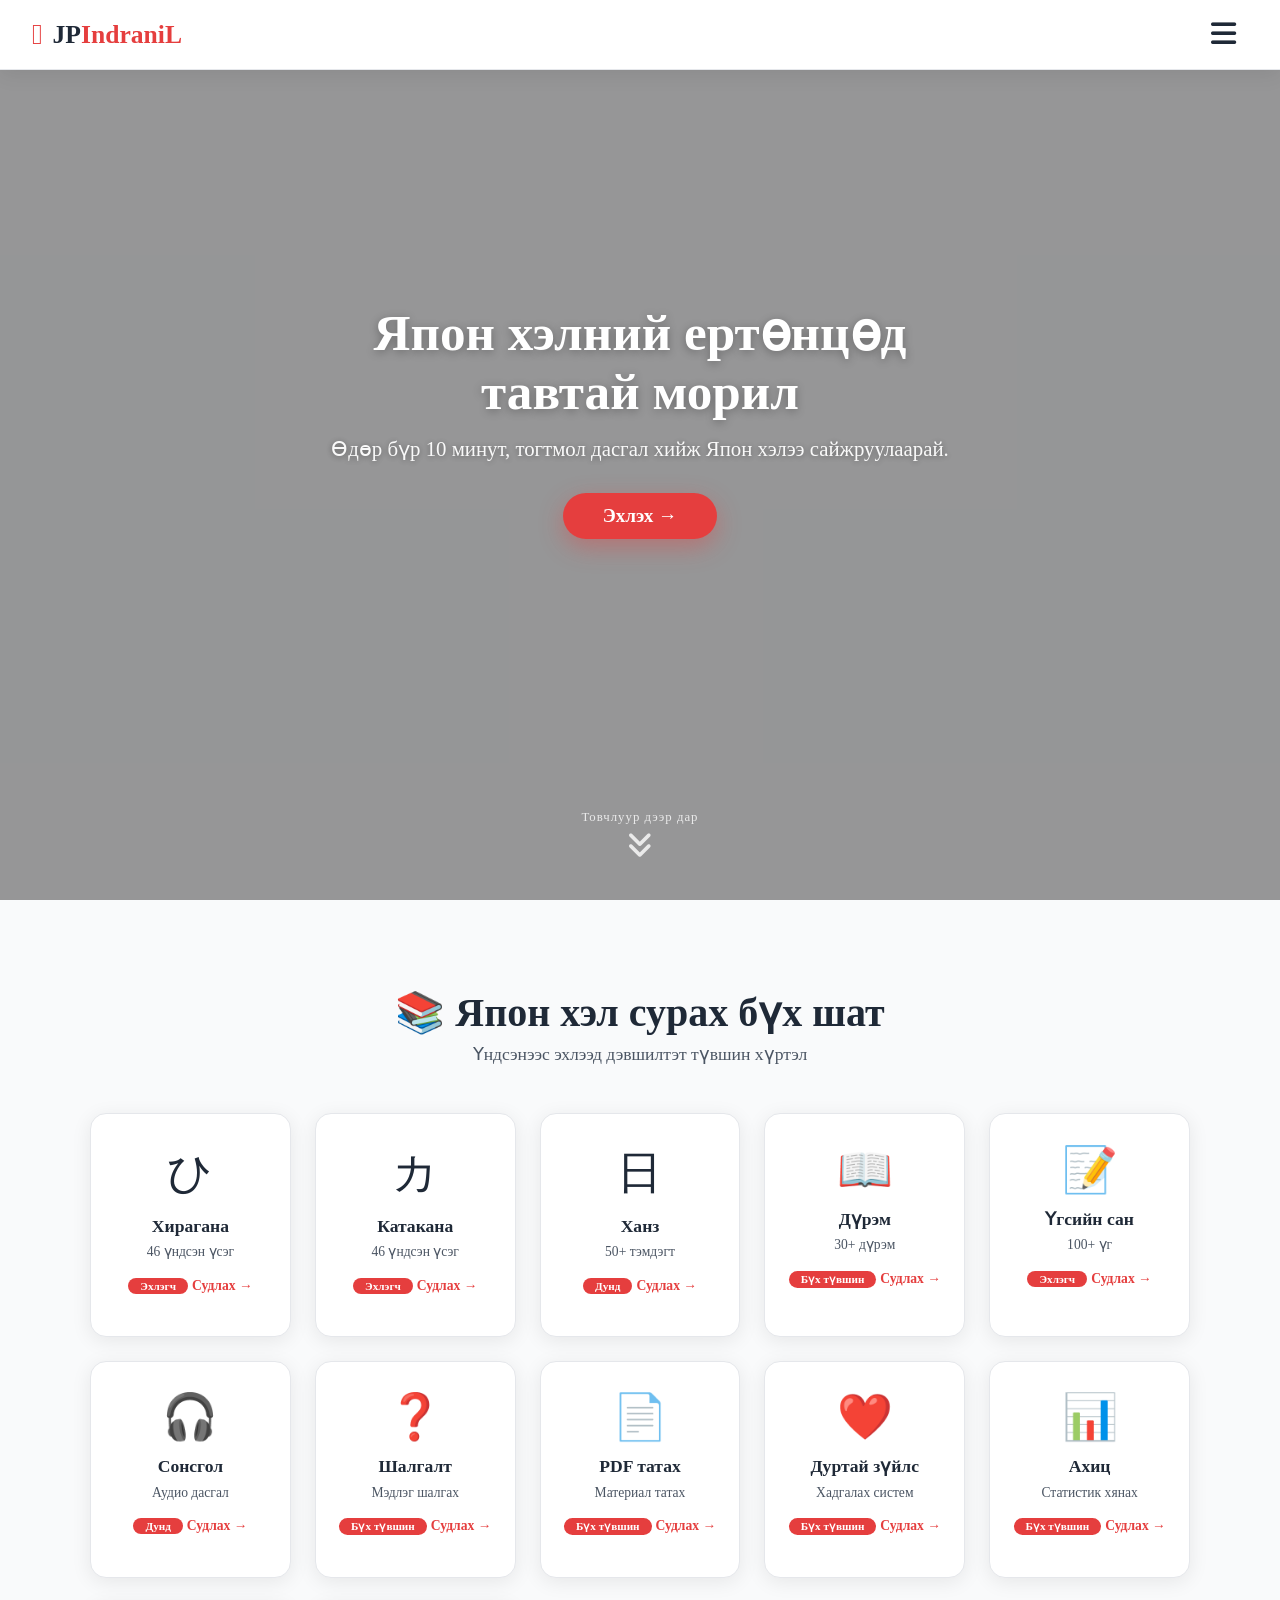
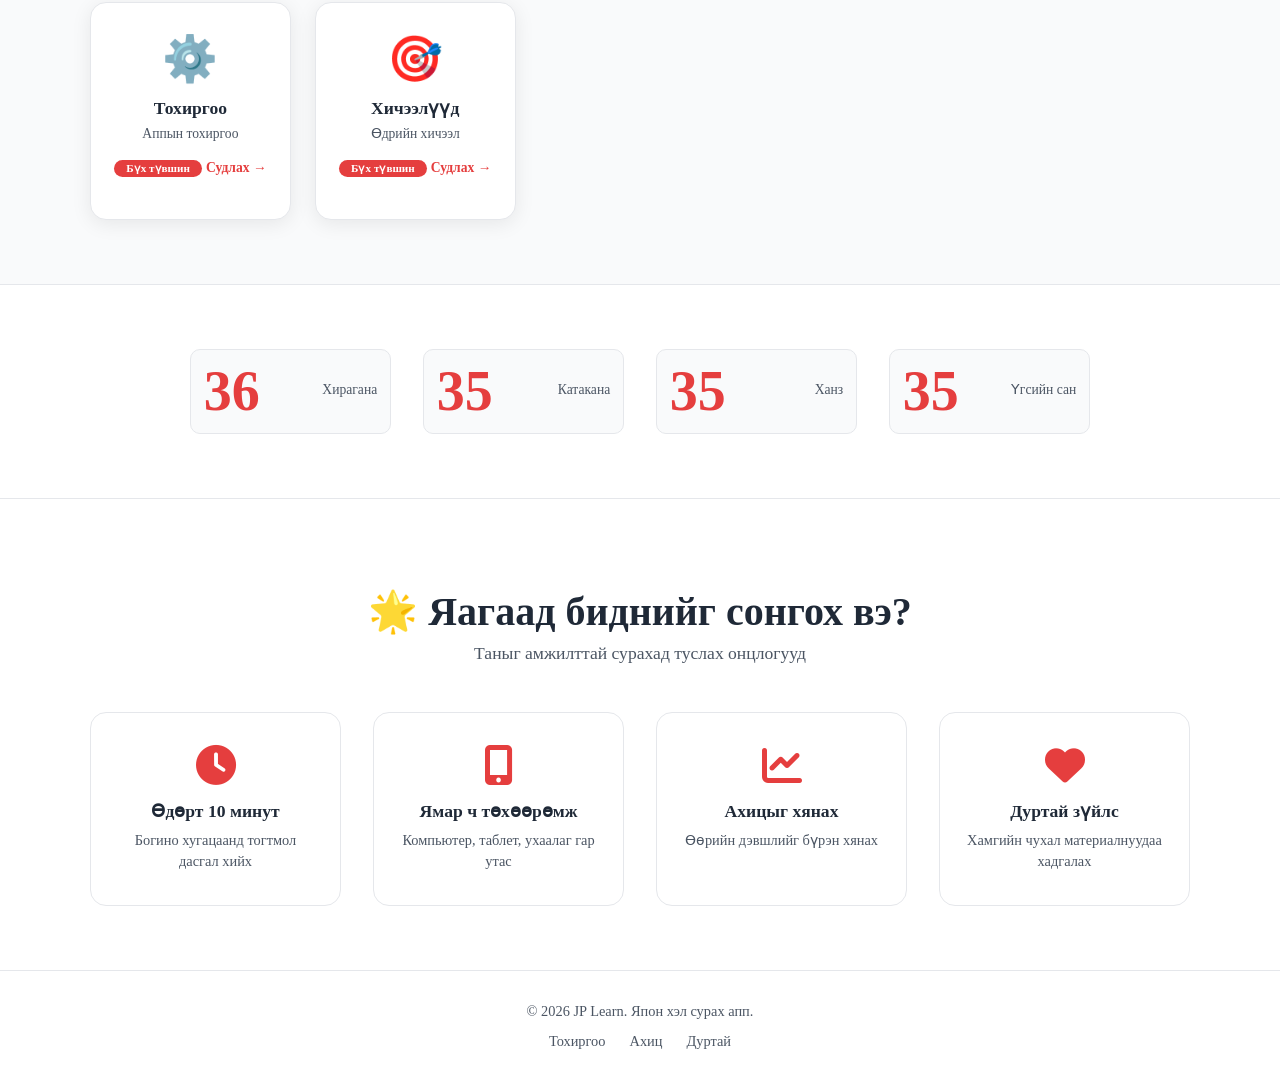
==== index.html @ 776a4b25 "origin" ====
<!DOCTYPE html>
<html lang="mn" data-theme="light">
<head>
    <meta charset="UTF-8">
    <meta name="viewport" content="width=device-width, initial-scale=1.0">
    <title>Япон хэл сурах апп</title>
    <link rel="stylesheet" href="../style.css">
    <link rel="stylesheet" href="../mobile.css" media="screen and (max-width: 768px)">
    <link rel="stylesheet" href="https://cdnjs.cloudflare.com/ajax/libs/font-awesome/6.0.0-beta3/css/all.min.css">
    <link rel="preconnect" href="https://fonts.googleapis.com">
    <link rel="preconnect" href="https://fonts.gstatic.com" crossorigin>
    <link href="https://fonts.googleapis.com/css2?family=Roboto:ital,wght@0,100..900;1,100..900&display=swap" rel="stylesheet">
    <link rel="stylesheet" href="https://fonts.googleapis.com/css2?family=Material+Symbols+Outlined:opsz,wght,FILL,GRAD@20..48,100..700,0..1,-50..200&icon_names=keyboard_double_arrow_down" />
</head>
<body>
    <!-- ============ 
    NAVBAR 
    ============== -->
    <nav class="navbar">
        <div class="nav-logo">
    <i class="#fas fa-language"></i> 
            <span>JP<span class="logo-highlight">IndraniL</span></span>
        </div>
        <button class="hamburger" id="hamburgerBtn" aria-label="Меню нээх">
            <i class="fas fa-bars"></i>
        </button>
    </nav>

    <!-- ============= 
           МЕНЮ 
    ============== -->
    <div class="menu-overlay" id="menuOverlay">
<div class="menu-container">
<button class="menu-close-btn" id="menuCloseBtn" aria-label="Меню хаах">
                <i class="fas fa-times"></i>
</button>
<div class="menu-controls">
                <div class="control-group">
              <!--      <span class="control-label"><i class="fas fa-palette"></i> Сэдэв</span>-->
                    <button class="theme-toggle" id="themeToggle">
                        <i class="fas fa-moon"></i>
                        <span id="themeText"></span>
                    </button>
               </div>
                <div class="control-group">
                    <span class="control-label"><i class="fas fa-globe"></i> </span>
                    <div class="lang-dropdown" id="langDropdown">
                        <button class="lang-dropdown-toggle" id="langToggle">
                            <span id="currentLangLabel">MN</span>
                            <i class="fas fa-chevron-down"></i>
         </button>
   
   <!-- хэл солих хэсэг -->
        <div class="lang-dropdown-menu" id="langMenu">
            <button class="lang-option active" data-lang="mn">
         <span class="lang-option-code">MN</span>
                                <span class="lang-option-name">Монгол</span>
                            </button>
                            <button class="lang-option" data-lang="en">
                                <span class="lang-option-code">EN</span>
                                <span class="lang-option-name">English</span>
                            </button>
                            <button class="lang-option" data-lang="jp">
                                <span class="lang-option-code">JP</span>
                                <span class="lang-option-name">日本語</span>
                            </button>
                        </div>
                    </div>
                </div>
            </div>
            
    <!-- ===============
       Хажуугийн меню 
    ================ -->
<div class="menu-links">
<a href="../index.html" class="menu-link active" data-i18n="menu_home"><i class="fas fa-home"></i> Нүүр</a>
<a href="pages/hiragana.html" class="menu-link" data-i18n="menu_hiragana"><i class="fas fa-font"></i> Хирагана</a>
<a href="pages/katakana.html" class="menu-link" data-i18n="menu_katakana"><i class="fas fa-font"></i> Катакана</a>
 <a href="pages/kanji.html" class="menu-link" data-i18n="menu_kanji"><i class="fas fa-icons"></i> Ханз</a> 
<a href="pages/grammar.html" class="menu-link" data-i18n="menu_grammar"><i class="fas fa-book-open"></i> Дүрэм</a>
<a href="pages/vocabulary.html" class="menu-link" data-i18n="menu_vocabulary"><i class="fas fa-list-ul"></i> Үгсийн сан</a>
<a href="pages/listening.html" class="menu-link" data-i18n="menu_listening"><i class="fas fa-headphones"></i> Сонсгол</a>
<a href="pages/quiz.html" class="menu-link" data-i18n="menu_quiz"><i class="fas fa-question-circle"></i> Шалгалт</a>
<a href="pages/pdf.html" class="menu-link" data-i18n="menu_pdf"><i class="fas fa-file-pdf"></i> PDF</a>
<a href="pages/favorites.html" class="menu-link" data-i18n="menu_favorites"><i class="fas fa-heart"></i> Дуртай</a>
<a href="pages/progress.html" class="menu-link" data-i18n="menu_progress"><i class="fas fa-chart-line"></i> Ахиц</a>
<a href="pages/settings.html" class="menu-link" data-i18n="menu_settings"><i class="fas fa-cog"></i> Тохиргоо</a>
          </div>
     </div>
</div>

    <!-- ============= 
    HERO ХЭСЭГ showcase
    =============== -->
    <section class="hero" style="background-image: url('img/fon-01.jpg');">
        <div class="hero-content">
            <h1 data-i18n="hero_title">Япон хэлний ертөнцөд тавтай морил</h1>
            <p data-i18n="hero_desc">Өдөр бүр 10 минут, тогтмол дасгал хийж Япон хэлээ сайжруулаарай.</p>
            <a href="pages/hiragana.html" class="btn-primary" data-i18n="hero_btn">Эхлэх</a>
        </div>
        
     
<button class="scroll-indicator" id="scrollIndicator" onclick="scrollToShowcase()" aria-label="Товчлуур дээр дар">
    <span data-i18n="scroll_down">Товчлуур дээр дар</span>
    <i class="fas fa-angle-double-down"></i>
</button>
    </section>

    <!-- ============== 
      Эх бие ХЭСЭГ 
    ================ -->
    <section class="showcase" id="showcase">
        <div class="container">
            <div class="section-header fade-in">
                <h2 data-i18n="showcase_title">📚 Япон хэл сурах бүх шат</h2>
                <p data-i18n="showcase_desc">Үндсэнээс эхлээд дэвшилтэт түвшин хүртэл</p>
            </div>
            <div class="showcase-grid-5">
               
 <!-- 1. Хирагана -->
                <div class="showcase-card fade-in">
                    <div class="showcase-icon">ひ</div>
                    <h3 data-i18n="card_hiragana">Хирагана</h3>
                    <p data-i18n="card_hiragana_desc">46 үндсэн үсэг</p>
                    <span class="showcase-level" data-i18n="card_hiragana_level">Эхлэгч</span>
                    <a href="pages/hiragana.html" class="showcase-link" data-i18n="card_hiragana_link">Судлах →</a>
                </div>
     <!-- 2. Катакана -->
                <div class="showcase-card fade-in">
                    <div class="showcase-icon">カ</div>
                    <h3 data-i18n="card_katakana">Катакана</h3>
                    <p data-i18n="card_katakana_desc">46 үндсэн үсэг</p>
                    <span class="showcase-level" data-i18n="card_katakana_level">Эхлэгч</span>
                    <a href="pages/katakana.html" class="showcase-link" data-i18n="card_katakana_link">Судлах →</a>
                </div>
      <!-- 3. Канжи -->
                <div class="showcase-card fade-in">
                    <div class="showcase-icon">日</div>
                    <h3 data-i18n="card_kanji">Канжи</h3>
                    <p data-i18n="card_kanji_desc">50+ тэмдэгт</p>
                    <span class="showcase-level" data-i18n="card_kanji_level">Дунд</span>
                    <a href="pages/kanji.html" class="showcase-link" data-i18n="card_kanji_link">Судлах →</a>
                </div>
      <!-- 4. Дүрэм -->
                <div class="showcase-card fade-in">
                    <div class="showcase-icon">📖</div>
                    <h3 data-i18n="card_grammar">Дүрэм</h3>
                    <p data-i18n="card_grammar_desc">30+ дүрэм</p>
                    <span class="showcase-level" data-i18n="card_grammar_level">Бүх түвшин</span>
                    <a href="pages/grammar.html" class="showcase-link" data-i18n="card_grammar_link">Судлах →</a>
                </div>
                
    <!-- 5. Үгсийн сан -->
                <div class="showcase-card fade-in">
                    <div class="showcase-icon">📝</div>
                    <h3 data-i18n="card_vocabulary">Үгсийн сан</h3>
                    <p data-i18n="card_vocabulary_desc">100+ үг</p>
                    <span class="showcase-level" data-i18n="card_vocabulary_level">Эхлэгч</span>
                    <a href="pages/vocabulary.html" class="showcase-link" data-i18n="card_vocabulary_link">Судлах →</a>
                </div>
     <!-- 6. Сонсгол -->
                <div class="showcase-card fade-in">
                    <div class="showcase-icon">🎧</div>
                    <h3 data-i18n="card_listening">Сонсгол</h3>
                    <p data-i18n="card_listening_desc">Аудио дасгал</p>
                    <span class="showcase-level" data-i18n="card_listening_level">Дунд</span>
                    <a href="pages/listening.html" class="showcase-link" data-i18n="card_listening_link">Судлах →</a>
                </div>
     <!-- 7. Шалгалт -->
                <div class="showcase-card fade-in">
                    <div class="showcase-icon">❓</div>
                    <h3 data-i18n="card_quiz">Шалгалт</h3>
                    <p data-i18n="card_quiz_desc">Мэдлэг шалгах</p>
                    <span class="showcase-level" data-i18n="card_quiz_level">Бүх түвшин</span>
                    <a href="pages/quiz.html" class="showcase-link" data-i18n="card_quiz_link">Судлах →</a>
                </div>
        <!-- 8. PDF -->
                <div class="showcase-card fade-in">
                    <div class="showcase-icon">📄</div>
                    <h3 data-i18n="card_pdf">PDF татах</h3>
                    <p data-i18n="card_pdf_desc">Материал татах</p>
                    <span class="showcase-level" data-i18n="card_pdf_level">Бүх түвшин</span>
                    <a href="pages/pdf.html" class="showcase-link" data-i18n="card_pdf_link">Судлах →</a>
                </div>
     <!-- 9. Дуртай -->
                <div class="showcase-card fade-in">
                    <div class="showcase-icon">❤️</div>
                    <h3 data-i18n="card_favorites">Дуртай зүйлс</h3>
                    <p data-i18n="card_favorites_desc">Хадгалах систем</p>
                    <span class="showcase-level" data-i18n="card_favorites_level">Бүх түвшин</span>
                    <a href="pages/favorites.html" class="showcase-link" data-i18n="card_favorites_link">Судлах →</a>
                </div>
       <!-- 10. Ахиц -->
                <div class="showcase-card fade-in">
                    <div class="showcase-icon">📊</div>
                    <h3 data-i18n="card_progress">Ахиц</h3>
                    <p data-i18n="card_progress_desc">Статистик хянах</p>
                    <span class="showcase-level" data-i18n="card_progress_level">Бүх түвшин</span>
                    <a href="pages/progress.html" class="showcase-link" data-i18n="card_progress_link">Судлах →</a>
                </div>
                <div class="showcase-card fade-in">
                    <div class="showcase-icon">⚙️</div>
                    <h3 data-i18n="card_settings">Тохиргоо</h3>
                    <p data-i18n="card_settings_desc">Аппын тохиргоо</p>
                    <span class="showcase-level" data-i18n="card_settings_level">Бүх түвшин</span>
                    <a href="pages/settings.html" class="showcase-link" data-i18n="card_settings_link">Судлах →</a>
                </div>
     <!-- 12. Хичээл -->
                <div class="showcase-card fade-in">
                    <div class="showcase-icon">🎯</div>
                    <h3 data-i18n="card_lessons">Хичээлүүд</h3>
                    <p data-i18n="card_lessons_desc">Өдрийн хичээл</p>
                    <span class="showcase-level" data-i18n="card_lessons_level">Бүх түвшин</span>
                    <a href="pages/hiragana.html" class="showcase-link" data-i18n="card_lessons_link">Судлах →</a>
                </div>
            </div>
        </div>
    </section>

    <!-- ===== СТАТИСТИК ХЭСЭГ ===== -->
    <section class="stats-section">
        <div class="container">
            <div class="stats-grid-home">
                <div class="stat-item fade-in">
                    <div class="stat-number" data-count="46">0</div>
                    <div class="stat-label" data-i18n="stats_hiragana">Хирагана</div>
                </div>
                <div class="stat-item fade-in">
                    <div class="stat-number" data-count="46">0</div>
                    <div class="stat-label" data-i18n="stats_katakana">Катакана</div>
                </div>
                <div class="stat-item fade-in">
                    <div class="stat-number" data-count="50">0</div>
                    <div class="stat-label" data-i18n="stats_kanji">Канжи</div>
                </div>
                <div class="stat-item fade-in">
                    <div class="stat-number" data-count="100">0</div>
                    <div class="stat-label" data-i18n="stats_vocabulary">Үгсийн сан</div>
                </div>
            </div>
        </div>
    </section>

    <!-- ================= 
       FEATURES ХЭСЭГ 
    ================== -->
    <section class="steps-section">
        <div class="container">
            <div class="section-header fade-in">
                <h2 data-i18n="features_title">🌟 Яагаад биднийг сонгох вэ?</h2>
                <p data-i18n="features_desc">Таныг амжилттай сурахад туслах онцлогууд</p>
            </div>
            <div class="features-grid">
                <div class="feature-card fade-in">
                    <i class="fas fa-clock"></i>
                    <h4 data-i18n="feature_1_title">Өдөрт 10 минут</h4>
                    <p data-i18n="feature_1_desc">Богино хугацаанд тогтмол дасгал хийх</p>
                </div>
                <div class="feature-card fade-in">
                    <i class="fas fa-mobile-alt"></i>
                    <h4 data-i18n="feature_2_title">Ямар ч төхөөрөмж</h4>
                    <p data-i18n="feature_2_desc">Компьютер, таблет, ухаалаг гар утас</p>
                </div>
                <div class="feature-card fade-in">
                    <i class="fas fa-chart-line"></i>
                    <h4 data-i18n="feature_3_title">Ахицыг хянах</h4>
                    <p data-i18n="feature_3_desc">Өөрийн дэвшлийг бүрэн хянах</p>
                </div>
                <div class="feature-card fade-in">
                    <i class="fas fa-heart"></i>
                    <h4 data-i18n="feature_4_title">Дуртай зүйлс</h4>
                    <p data-i18n="feature_4_desc">Хамгийн чухал материалнуудаа хадгалах</p>
                </div>
            </div>
        </div>
    </section>

<!-- =================== 
       GO TO TOP ТОВЧ 
 (Дээш хөдөлгөхөд гарч ирнэ) ================ -->
<button class="go-top-btn" id="goTopBtn" aria-label="Дээд хэсэг рүү очих">
    <i class="fas fa-arrow-up"></i>
</button>

    <!-- ============ 
        ХӨЛ <footer>
        ============== -->
    <footer class="footer">
        <div class="container">
            <p data-i18n="footer_text">© 2026 JP Learn. Япон хэл сурах апп.</p>
            <div class="footer-links">
                <a href="pages/settings.html" data-i18n="footer_settings">Тохиргоо</a>
                <a href="pages/progress.html" data-i18n="footer_progress">Ахиц</a>
                <a href="pages/favorites.html" data-i18n="footer_favorites">Дуртай</a>
            </div>
        </div>
    </footer>

    <script src="script.js"></script>
</body>
</html>
---- style.css ----
html{
    scroll-behavior:smooth
}

@import url('https://fonts.googleapis.com/css2?family=Roboto:ital,wght@0,100..900;1,100..900&display=swap');

* {
    margin: 0;
    padding: 0;
    box-sizing: border-box;
    font-family: 'Segoe UI', 'Noto Sans''Roboto', system-ui, sans-serif;
    transition: background-color 0.3s ease, color 0.3s ease, border-color 0.3s ease;
}

:root {
    --bg-body: #f9fafb;
    --bg-navbar: #fff;
    --bg-hero-overlay: rgba(0, 0, 0, 0.4);
    --text-primary: #1f2937;
    --text-secondary: #4b5563;
    --text-inverse: #ffffff;
    --border-color: #e5e7eb;
    --shadow: 0 4px 20px rgba(0, 0, 0, 0.08);
    --accent: #e53e3e;
    --accent-hover: #c53030;
    --menu-bg: rgba(255, 255, 255, 0.98);
    --link-hover-bg: #f3f4f9;
}

[data-theme="dark"] {
    --bg-body: #111827;
    --bg-navbar: #1f2937;
    --bg-hero-overlay: rgba(0, 0, 0, 0.7);
    --text-primary: #f9fafb;
    --text-secondary: #d1d5db;
    --text-inverse: #ffffff;
    --border-color: #374151;
    --shadow: 0 4px 20px rgba(0, 0, 0, 0.5);
    --menu-bg: rgba(31, 41, 55, 0.98);
    --link-hover-bg: #374151;
    --accent: #fc8181;
    --accent-hover: #f56565;
}


body {
    background-color: var(--bg-body);
    color: var(--text-primary);
    min-height: 100vh;
}

/* Хувсагч*/
a{
    text-decoration: none;
    list-style: none;
}

/* ===== НАВБАР ===== */
.navbar {
    display: flex;
    justify-content: space-between;
    align-items: center;
    padding: 0 2rem;
    height: 70px;
    background-color: var(--bg-navbar);
    box-shadow: var(--shadow);
    position: sticky;
    top: 0;
    z-index: 1000;
    border-bottom: 1px solid var(--border-color);
}

.nav-logo {
    display: flex;
    align-items: center;
    gap: 10px;
    font-size: 1.6rem;
    font-weight: 700;
    color: var(--text-primary);
}

.nav-logo i {
    color: var(--accent);
    font-size: 1.8rem;
}

.logo-highlight {
    color: var(--accent);
}

.hamburger {
    background: none;
    border: none;
    font-size: 1.8rem;
    color: var(--text-primary);
    cursor: pointer;
    padding: 8px 12px;
    border-radius: 8px;
    transition: 
    background 0.2s;
}

.hamburger:hover {
    background-color: var(--link-hover-bg);
}

/* ===== МЕНЮ ОВЕРЛЕЙ ===== */
.menu-overlay {
    position: fixed;
    top: 0;
    left: 0;
    width: 100%;
    height: 100%;
    background: rgba(0, 0, 0, 0.5);
    z-index: 2000;
    display: flex;
    justify-content: flex-end;
    opacity: 0;
    pointer-events: none;
    transition: opacity 0.3s ease;
}

.menu-overlay.active {
    opacity: 1;
    pointer-events: all;
}

.menu-container {
    width: 100%;
    max-width: 900px;
    height: 100%;
    background-color: var(--menu-bg);
    backdrop-filter: blur(10px);
    display: flex;
    flex-direction: row;
    transform: translateX(100%);
    transition: transform 0.4s cubic-bezier(0.4, 0, 0.2, 1);
    overflow-y: auto;
    box-shadow: -10px 0 30px rgba(0, 0, 0, 0.2);
}

.menu-overlay.active .menu-container {
    transform: translateX(0);
}

/* ЗҮҮН ТАЛ (Удирдлага) */
.menu-controls {
    width: 35%;
    padding: 2.5rem 2rem;
    background-color: var(--bg-body);
    border-right: 1px solid var(--border-color);
    display: flex;
    flex-direction: column;
    gap: 2.5rem;
}

.control-group {
    display: flex;
    flex-direction: column;
    gap: 0.8rem;
}

.control-label {
    font-size: 0.8rem;
    text-transform: uppercase;
    letter-spacing: 1px;
    color: var(--text-secondary);
    font-weight: 600;
    display: flex;
    align-items: center;
    gap: 8px;
}

/* ===== THEME TOGGLE (Зөвхөн дан icon, төвд) ===== */
.theme-toggle {
    background: transparent !important;
    border: none !important;
    padding: 8px;
    color: var(--text-primary);
    cursor: pointer;
    display: flex;
    align-items: center;
    justify-content: left;
    box-shadow: none !important;
    width: 100%;
    min-height: auto;
    transition: transform 0.3s ease;
    margin: 0 auto;  /* ✅ Төвд байрлуулах */
}

.theme-toggle:hover {
    background: transparent !important;
    border-color: transparent !important;
}

.theme-toggle i {
    font-size: 1.6rem;
    width: 32px;
    height: 32px;
    display: flex;
    align-items: center;
    justify-content: center;
    transition: transform 0.3s ease;
}

.theme-toggle:hover i {
    transform: scale(1.2);
}

.theme-toggle:active i {
    transform: scale(0.85);
}

/* ===== CONTROL GROUP - ТӨВД БАЙРЛУУЛАХ ===== */
.control-group {
    display: flex;
    flex-direction: column;
    align-items: center;  /* ✅ Төвд байрлуулах */
    gap: 0.8rem;
}

.control-label {
    font-size: 0.8rem;
    text-transform: uppercase;
    letter-spacing: 1px;
    color: var(--text-secondary);
    font-weight: 600;
    display: flex;
    align-items: center;
    gap: 8px;
}


/* БАРУУН ТАЛ (Холбоосууд) */
.menu-links {
    width: 65%;
    padding: 2.5rem 2rem;
    display: flex;
    flex-direction: column;
    gap: 0.5rem;
}

.menu-link {
    display: flex;
    align-items: center;
    gap: 16px;
    padding: 14px 20px;
    border-radius: 14px;
    color: var(--text-primary);
    text-decoration: none;
    font-size: 1.1rem;
    font-weight: 500;
    transition: all 0.2s;
}

.menu-link i {
    width: 24px;
    font-size: 1.2rem;
    color: var(--text-secondary);
}

.menu-link:hover {
    background-color: var(--link-hover-bg);
    transform: translateX(6px);
}

.menu-link.active {
    background-color: var(--accent);
    color: white;
}

.menu-link.active i {
    color: white;
}

/* ===== HERO ХЭСЭГ ===== */
.hero {
    height: calc(100vh - 70px);
    background-size: cover;
    background-position: center;
    background-color: var(--bg-body);
    display: flex;
    align-items: center;
    justify-content: center;
    text-align: center;
    position: relative;
}

.hero::before {
    content: '';
    position: absolute;
    inset: 0;
    background: var(--bg-hero-overlay);
}

.hero-content {
    position: relative;
    z-index: 2;
    max-width: 700px;
    padding: 0 20px;
}

.hero-content h1 {
    font-size: 3.2rem;
    font-weight: 800;
    color: var(--text-inverse);
    margin-bottom: 1rem;
    text-shadow: 0 2px 10px rgba(0,0,0,0.3);
}

.hero-content p {
    font-size: 1.3rem;
    color: var(--text-inverse);
    opacity: 0.95;
    margin-bottom: 2rem;
    text-shadow: 0 1px 6px rgba(0,0,0,0.4);
}

.btn-primary {
    background: var(--accent);
    color: white;
    padding: 12px 40px;
    border-radius: 50px;
    text-decoration: none;
    font-weight: 700;
    font-size: 1.2rem;
    margin-bottom: 130px;
    display: inline-block;
    box-shadow: 0 8px 25px rgba(229, 62, 62, 0.4);
    transition: all 0.3s;
}

.btn-primary:hover {
    background: var(--accent-hover);
    transform: scale(1.04);
    box-shadow: 0 12px 30px rgba(229, 62, 62, 0.5);
}

/* ===== RESPONSIVE ===== */
@media (max-width: 768px) {
    .menu-container {
        flex-direction: column;
        max-width: 100%;
    }
    .menu-controls {
        width: 100%;
        flex-direction: row;
        flex-wrap: wrap;
        padding: 1.5rem;
        border-right: none;
        border-bottom: 1px solid var(--border-color);
        gap: 1rem;
    }
    .control-group {
        flex: 1;
        min-width: 140px;
    }
    .menu-links {
        width: 100%;
        padding: 1.5rem;
    }
    .hero-content h1 {
        font-size: 2.2rem;
    }
    .navbar {
        padding: 0 1rem;
    }
}
/* ===== НЭМЭЛТ: Хуудасны агуулга ===== */
.page-content {
    padding: 3rem 2rem;
    max-width: 1200px;
    margin: 0 auto;
    min-height: calc(100vh - 70px);
}

.container {
    max-width: 1100px;
    margin: 0 auto;
}

.page-content h1 {
    font-size: 2.5rem;
    font-weight: 800;
    margin-bottom: 0.5rem;
    color: var(--text-primary);
}

.subtitle {
    color: var(--text-secondary);
    font-size: 1.1rem;
    margin-bottom: 2.5rem;
    border-bottom: 2px solid var(--border-color);
    padding-bottom: 1rem;
}

/* ===== KANA GRID ===== */
.kana-grid {
    display: grid;
    grid-template-columns: repeat(auto-fill, minmax(85px, 1fr));
    gap: 12px;
}

.kana-card {
    background: var(--bg-navbar);
    border: 1px solid var(--border-color);
    border-radius: 12px;
    padding: 16px 8px;
    text-align: center;
    box-shadow: var(--shadow);
    transition: transform 0.2s;
    cursor: default;
}

.kana-card:hover {
    transform: translateY(-4px);
}

.kana {
    font-size: 2.5rem;
    font-weight: 700;
    display: block;
    color: var(--text-primary);
}

.romaji {
    font-size: 0.8rem;
    color: var(--text-secondary);
    display: block;
    margin-top: 4px;
}

   /* ================= 
  KANA GRID 5 БАГАНА 
     ================== */
.kana-grid-5 {
    display: grid;
    grid-template-columns: repeat(5, 1fr);
    gap: 12px;
    max-width: 800px;
    margin: 0 auto 3rem auto;
}

.kana-card-5 {
    background: var(--bg-navbar);
    border: 1px solid var(--border-color);
    border-radius: 14px;
    padding: 14px 8px;
    text-align: center;
    box-shadow: var(--shadow);
    transition: all 0.3s ease;
    position: relative;
    min-height: 90px;
    display: flex;
    flex-direction: column;
    justify-content: center;
    align-items: center;
}

.kana-card-5:hover {
    transform: translateY(-4px);
    box-shadow: 0 8px 25px rgba(0, 0, 0, 0.15);
    border-color: var(--accent);
}

.kana-card-5 .kana-char {
    font-size: 2.8rem;
    font-weight: 700;
    color: var(--text-primary);
    line-height: 1.2;
}

.kana-card-5 .kana-romaji {
    font-size: 0.85rem;
    color: var(--text-secondary);
    font-weight: 600;
    margin-top: 2px;
}

.kana-card-5 .kana-group {
    font-size: 0.6rem;
    color: var(--text-secondary);
    opacity: 0.5;
    margin-top: 4px;
    letter-spacing: 0.5px;
    background: var(--bg-body);
    padding: 2px 10px;
    border-radius: 10px;
}

/* Хоосон карт */
.kana-card-5.empty-card {
    background: transparent;
    border: 1px dashed var(--border-color);
    opacity: 0.3;
    min-height: 90px;
    pointer-events: none;
}



/* ===== KANJI GRID ===== */
.kanji-grid {
    display: grid;
    grid-template-columns: repeat(auto-fill, minmax(150px, 1fr));
    gap: 16px;
}

.kanji-card {
    background: var(--bg-navbar);
    border: 1px solid var(--border-color);
    border-radius: 14px;
    padding: 20px;
    text-align: center;
    box-shadow: var(--shadow);
    transition: all 0.3s;
}

.kanji-card:hover {
    transform: translateY(-4px);
    box-shadow: 0 8px 25px rgba(0,0,0,0.15);
}

.kanji-char {
    font-size: 3.5rem;
    font-weight: 700;
    display: block;
    color: var(--text-primary);
    margin-bottom: 8px;
}

.kanji-meaning {
    font-weight: 600;
    color: var(--text-primary);
    display: block;
    font-size: 0.95rem;
}

.kanji-reading {
    color: var(--text-secondary);
    font-size: 0.85rem;
    display: block;
    margin-top: 4px;
}

/* ===== GRAMMAR LIST ===== */
.grammar-list {
    display: flex;
    flex-direction: column;
    gap: 16px;
}

.grammar-item {
    background: var(--bg-navbar);
    border: 1px solid var(--border-color);
    border-radius: 14px;
    padding: 20px 24px;
    box-shadow: var(--shadow);
    transition: all 0.3s;
}

.grammar-item:hover {
    transform: translateX(6px);
    border-color: var(--accent);
}

.grammar-header {
    display: flex;
    justify-content: space-between;
    align-items: center;
    margin-bottom: 8px;
}

.grammar-title {
    font-size: 1.3rem;
    font-weight: 700;
    color: var(--accent);
}

.grammar-level {
    background: var(--accent);
    color: white;
    padding: 2px 14px;
    border-radius: 20px;
    font-size: 0.8rem;
    font-weight: 600;
}

.grammar-desc {
    color: var(--text-secondary);
    margin-bottom: 10px;
}

.grammar-example {
    background: var(--bg-body);
    padding: 12px 16px;
    border-radius: 10px;
    display: flex;
    justify-content: space-between;
    flex-wrap: wrap;
    gap: 10px;
}

.grammar-example .jp {
    font-weight: 600;
    color: var(--text-primary);
}

.grammar-example .mn {
    color: var(--text-secondary);
}

/* ===== VOCAB TABLE ===== */
.vocab-table {
    border: 1px solid var(--border-color);
    border-radius: 14px;
    overflow: hidden;
    box-shadow: var(--shadow);
}

.vocab-row {
    display: grid;
    grid-template-columns: 1fr 1fr 1fr;
    padding: 14px 20px;
    border-bottom: 1px solid var(--border-color);
    background: var(--bg-navbar);
}

.vocab-row:last-child {
    border-bottom: none;
}

.vocab-row.header {
    background: var(--accent);
    color: white;
    font-weight: 700;
    border-bottom: none;
}

.vocab-row .jp {
    font-weight: 600;
}

.vocab-row:not(.header):hover {
    background: var(--link-hover-bg);
}

/* ===== LISTENING ===== */
.listening-exercise {
    display: flex;
    flex-direction: column;
    gap: 30px;
}

.audio-player {
    display: flex;
    align-items: center;
    gap: 16px;
    background: var(--bg-navbar);
    padding: 16px 20px;
    border-radius: 14px;
    border: 1px solid var(--border-color);
}

.play-btn {
    background: var(--accent);
    color: white;
    border: none;
    padding: 10px 20px;
    border-radius: 50px;
    cursor: pointer;
    font-weight: 600;
    transition: all 0.3s;
}

.play-btn:hover {
    background: var(--accent-hover);
    transform: scale(1.04);
}

.audio-label {
    font-weight: 600;
    color: var(--text-primary);
}

.quiz-options {
    display: grid;
    grid-template-columns: 1fr 1fr;
    gap: 10px;
}

.option-btn {
    background: var(--bg-navbar);
    border: 2px solid var(--border-color);
    padding: 12px 16px;
    border-radius: 12px;
    cursor: pointer;
    font-weight: 500;
    transition: all 0.3s;
    color: var(--text-primary);
}

.option-btn:hover {
    border-color: var(--accent);
    transform: scale(1.02);
}

.option-btn.correct {
    border-color: #22c55e;
    background: #22c55e20;
}

/* ===== QUIZ ===== */
.quiz-container {
    display: flex;
    flex-direction: column;
    gap: 24px;
}

.question-card {
    background: var(--bg-navbar);
    border: 1px solid var(--border-color);
    border-radius: 14px;
    padding: 24px;
    box-shadow: var(--shadow);
}

.question-number {
    color: var(--text-secondary);
    font-size: 0.9rem;
    font-weight: 600;
    margin-bottom: 8px;
}

.question-card h3 {
    font-size: 1.3rem;
    margin-bottom: 16px;
    color: var(--text-primary);
}

.options {
    display: grid;
    grid-template-columns: 1fr 1fr;
    gap: 10px;
}

.submit-quiz {
    background: var(--accent);
    color: white;
    border: none;
    padding: 16px 32px;
    border-radius: 14px;
    font-size: 1.1rem;
    font-weight: 700;
    cursor: pointer;
    transition: all 0.3s;
    margin-top: 16px;
}

.submit-quiz:hover {
    background: var(--accent-hover);
    transform: scale(1.02);
}

/* ===== PDF ===== */
.pdf-grid {
    display: grid;
    grid-template-columns: repeat(auto-fill, minmax(200px, 1fr));
    gap: 20px;
}

.pdf-card {
    background: var(--bg-navbar);
    border: 1px solid var(--border-color);
    border-radius: 14px;
    padding: 24px;
    text-align: center;
    box-shadow: var(--shadow);
    transition: all 0.3s;
}

.pdf-card:hover {
    transform: translateY(-6px);
    box-shadow: 0 8px 30px rgba(0,0,0,0.15);
}

.pdf-icon {
    font-size: 3rem;
    color: #ef4444;
    margin-bottom: 12px;
}

.pdf-card h3 {
    font-size: 1.1rem;
    margin-bottom: 6px;
    color: var(--text-primary);
}

.pdf-card p {
    color: var(--text-secondary);
    font-size: 0.9rem;
    margin-bottom: 16px;
}

.btn-download {
    display: inline-block;
    background: var(--accent);
    color: white;
    padding: 8px 20px;
    border-radius: 50px;
    text-decoration: none;
    font-weight: 600;
    transition: all 0.3s;
}

.btn-download:hover {
    background: var(--accent-hover);
    transform: scale(1.05);
}

/* ===== FAVORITES ===== */
.favorites-list {
    display: flex;
    flex-direction: column;
    gap: 12px;
}

.favorite-item {
    display: flex;
    justify-content: space-between;
    align-items: center;
    background: var(--bg-navbar);
    border: 1px solid var(--border-color);
    border-radius: 12px;
    padding: 16px 20px;
    transition: all 0.3s;
}

.favorite-item:hover {
    border-color: var(--accent);
}

.fav-content {
    display: flex;
    align-items: center;
    gap: 16px;
    flex-wrap: wrap;
}

.fav-type {
    background: var(--accent);
    color: white;
    padding: 2px 12px;
    border-radius: 20px;
    font-size: 0.75rem;
    font-weight: 600;
}

.fav-word {
    font-weight: 700;
    font-size: 1.1rem;
    color: var(--text-primary);
}

.fav-meaning {
    color: var(--text-secondary);
}

.fav-remove {
    background: none;
    border: none;
    color: #ef4444;
    cursor: pointer;
    font-size: 1.2rem;
    padding: 8px;
    border-radius: 8px;
    transition: all 0.3s;
}

.fav-remove:hover {
    background: #ef444420;
    transform: scale(1.1);
}

.empty-favorites {
    text-align: center;
    padding: 40px 20px;
    color: var(--text-secondary);
}

.empty-favorites i {
    font-size: 3rem;
    color: #ef4444;
    opacity: 0.3;
    display: block;
    margin-bottom: 12px;
}

/* ===== STATS ===== */
.stats-grid {
    display: grid;
    grid-template-columns: repeat(auto-fill, minmax(200px, 1fr));
    gap: 20px;
}

.stat-card {
    background: var(--bg-navbar);
    border: 1px solid var(--border-color);
    border-radius: 14px;
    padding: 20px;
    text-align: center;
    box-shadow: var(--shadow);
}

.stat-icon {
    font-size: 2rem;
    color: var(--accent);
    margin-bottom: 8px;
}

.stat-value {
    font-size: 2rem;
    font-weight: 800;
    color: var(--text-primary);
}

.stat-label {
    color: var(--text-secondary);
    font-size: 0.9rem;
    margin-bottom: 8px;
}

.progress-bar {
    background: var(--border-color);
    border-radius: 10px;
    height: 8px;
    overflow: hidden;
}

.progress-fill {
    background: var(--accent);
    height: 100%;
    border-radius: 10px;
    transition: width 0.6s ease;
}

.study-streak {
    background: linear-gradient(135deg, #f59e0b, #ef4444);
    color: white;
    padding: 16px 24px;
    border-radius: 14px;
    text-align: center;
    font-size: 1.2rem;
    font-weight: 700;
    margin-top: 24px;
}

.study-streak i {
    margin-right: 12px;
}

/* ===== SETTINGS ===== */
.settings-group {
    display: flex;
    flex-direction: column;
    gap: 16px;
}

.setting-item {
    display: flex;
    justify-content: space-between;
    align-items: center;
    background: var(--bg-navbar);
    border: 1px solid var(--border-color);
    border-radius: 14px;
    padding: 16px 20px;
    flex-wrap: wrap;
    gap: 16px;
}

.setting-info {
    display: flex;
    align-items: center;
    gap: 16px;
}

.setting-icon {
    font-size: 1.5rem;
    color: var(--accent);
    width: 40px;
}

.setting-info h4 {
    margin: 0;
    color: var(--text-primary);
}

.setting-info p {
    margin: 0;
    color: var(--text-secondary);
    font-size: 0.9rem;
}

.setting-control {
    min-width: 120px;
}

.setting-control select {
    background: var(--bg-body);
    color: var(--text-primary);
    border: 1px solid var(--border-color);
    padding: 8px 12px;
    border-radius: 8px;
    width: 100%;
}

.setting-control input[type="range"] {
    width: 100%;
}

.switch {
    position: relative;
    display: inline-block;
    width: 50px;
    height: 28px;
}

.switch input {
    opacity: 0;
    width: 0;
    height: 0;
}

.slider {
    position: absolute;
    cursor: pointer;
    top: 0;
    left: 0;
    right: 0;
    bottom: 0;
    background: var(--border-color);
    transition: 0.3s;
    border-radius: 28px;
}

.slider:before {
    content: "";
    position: absolute;
    height: 20px;
    width: 20px;
    left: 4px;
    bottom: 4px;
    background: white;
    transition: 0.3s;
    border-radius: 50%;
}

.switch input:checked + .slider {
    background: var(--accent);
}

.switch input:checked + .slider:before {
    transform: translateX(22px);
}

.btn-danger {
    background: #ef4444;
    color: white;
    border: none;
    padding: 8px 20px;
    border-radius: 8px;
    cursor: pointer;
    font-weight: 600;
    transition: all 0.3s;
}

.btn-danger:hover {
    background: #dc2626;
    transform: scale(1.05);
}
/* ===== SCROLL INDICATOR (Hero доорх сум) ===== */
.scroll-indicator {
    position: absolute;
    bottom: 30px;
    left: 50%;
    transform: translateX(-50%);
    color: white;
    text-align: center;
    animation: bounceDown 2s infinite;
    opacity: 0.8;
}

.scroll-indicator span {
    display: block;
    font-size: 0.8rem;
    margin-bottom: 6px;
    font-weight: 500;
    letter-spacing: 1px;
}

.scroll-indicator i {
    font-size: 1.8rem;
    display: block;
}

@keyframes bounceDown {
    0%, 100% { transform: translateX(-50%) translateY(0); }
    50% { transform: translateX(-50%) translateY(10px); }
}

/* ===== SHOWCASE ХЭСЭГ ===== */
.showcase {
    padding: 4rem 2rem;
    background: var(--bg-body);
    
}

.section-header {
    text-align: center;
    margin-bottom: 3rem;
}

.section-header h2 {
    font-size: 2.5rem;
    font-weight: 800;
    color: var(--text-primary);
    padding-top: 25px;
}

.section-header p {
    color: var(--text-secondary);
    font-size: 1.1rem;
    margin-top: 0.5rem;
}

.showcase-grid {
    display: grid;
    grid-template-columns: repeat(3, 1fr);
    gap: 2rem;
    max-width: 1100px;
    margin: 0 auto 2rem auto;
}

.showcase-card {
    background: var(--bg-navbar);
    border: 1px solid var(--border-color);
    border-radius: 20px;
    padding: 2rem 1.5rem;
    text-align: center;
    box-shadow: var(--shadow);
    transition: all 0.4s ease;
    position: relative;
    overflow: hidden;
}

.showcase-card:hover {
    transform: translateY(-10px);
    box-shadow: 0 20px 40px rgba(0,0,0,0.15);
    border-color: var(--accent);
}

.showcase-card::before {
    content: '';
    position: absolute;
    top: 0;
    left: 0;
    right: 0;
    height: 4px;
    background: var(--accent);
    transform: scaleX(0);
    transition: transform 0.4s ease;
}

.showcase-card:hover::before {
    transform: scaleX(1);
}

.showcase-icon {
    font-size: 3.5rem;
    margin-bottom: 1rem;
    display: block;
}

.showcase-card h3 {
    font-size: 1.3rem;
    font-weight: 700;
    color: var(--text-primary);
    margin-bottom: 0.5rem;
}

.showcase-card p {
    color: var(--text-secondary);
    font-size: 0.95rem;
    line-height: 1.6;
    margin-bottom: 1.2rem;
}

.showcase-link {
    color: var(--accent);
    text-decoration: none;
    font-weight: 700;
    font-size: 0.95rem;
    transition: all 0.3s;
    display: inline-flex;
    align-items: center;
    gap: 6px;
}

.showcase-link:hover {
    color: var(--accent-hover);
    gap: 12px;
}

/* ===== STATS SECTION (Нүүр хуудасны статистик) ===== */
.stats-section {
    padding: 4rem 2rem;
    background: var(--bg-navbar);
    border-top: 1px solid var(--border-color);
    border-bottom: 1px solid var(--border-color);
}

.stats-grid-home {
    display: grid;
    grid-template-columns: repeat(4, 1fr);
    gap: 2rem;
    max-width: 900px;
    margin: 0 auto;
    text-align: center;
}

.stat-item {
    padding: 1rem;
}

.stat-number {
    font-size: 3.5rem;
    font-weight: 900;
    color: var(--accent);
    display: block;
    line-height: 1.2;
}

.stat-label {
    color: var(--text-secondary);
    font-size: 1rem;
    font-weight: 600;
    margin-top: 0.3rem;
}

/* ===== FEATURES SECTION ===== */
.features-section {
    padding: 4rem 2rem;
    background: var(--bg-body);
}

.features-grid {
    display: grid;
    grid-template-columns: repeat(4, 1fr);
    gap: 2rem;
    max-width: 1100px;
    margin: 0 auto;
}

.feature-card {
    text-align: center;
    padding: 2rem 1.5rem;
    background: var(--bg-navbar);
    border: 1px solid var(--border-color);
    border-radius: 16px;
    transition: all 0.3s ease;
}

.feature-card:hover {
    transform: translateY(-6px);
    box-shadow: var(--shadow);
}

.feature-card i {
    font-size: 2.5rem;
    color: var(--accent);
    margin-bottom: 1rem;
}

.feature-card h4 {
    font-size: 1.1rem;
    font-weight: 700;
    color: var(--text-primary);
    margin-bottom: 0.5rem;
}

.feature-card p {
    color: var(--text-secondary);
    font-size: 0.9rem;
    line-height: 1.5;
}

/* ===== FOOTER ===== */
.footer {
    background: var(--bg-navbar);
    border-top: 1px solid var(--border-color);
    padding: 2rem;
    text-align: center;
}

.footer p {
    color: var(--text-secondary);
    font-size: 0.9rem;
}

.footer-links {
    margin-top: 0.8rem;
    display: flex;
    justify-content: center;
    gap: 1.5rem;
    flex-wrap: wrap;
}

.footer-links a {
    color: var(--text-secondary);
    text-decoration: none;
    font-size: 0.9rem;
    transition: color 0.3s;
}

.footer-links a:hover {
    color: var(--accent);
}

/* ===== SCROLL ANIMATION (FADE-IN) ===== */
.fade-in {
    opacity: 0;
    transform: translateY(40px);
    transition: opacity 0.8s ease, transform 0.8s ease;
}

.fade-in.visible {
    opacity: 1;
    transform: translateY(0);
}

/* ===== RESPONSIVE: SHOWCASE ===== */
@media (max-width: 992px) {
    .showcase-grid {
        grid-template-columns: repeat(2, 1fr);
    }
    .features-grid {
        grid-template-columns: repeat(2, 1fr);
    }
    .stats-grid-home {
        grid-template-columns: repeat(2, 1fr);
    }
}

@media (max-width: 576px) {
    .showcase-grid {
        grid-template-columns: 1fr;
    }
    .features-grid {
        grid-template-columns: 1fr;
    }
    .stats-grid-home {
        grid-template-columns: 1fr 1fr;
    }
    .section-header h2 {
        font-size: 1.8rem;
    }
    .stat-number {
        font-size: 2.5rem;
    }
}
/* ===== 
SHOWCASE 5 БАГАНА 
===== */
.showcase-grid-5 {
    display: grid;
    grid-template-columns: repeat(5, 1fr);
    gap: 1.5rem;
    max-width: 1200px;
    margin: 0 auto;
}

.showcase-card {
    background: var(--bg-navbar);
    border: 1px solid var(--border-color);
    border-radius: 16px;
    padding: 1.8rem 1.2rem;
    text-align: center;
    box-shadow: var(--shadow);
    transition: all 0.4s ease;
    position: relative;
    overflow: hidden;
}

.showcase-card:hover {
    transform: translateY(-8px);
    box-shadow: 0 15px 35px rgba(0,0,0,0.15);
    border-color: var(--accent);
}

.showcase-card::before {
    content: '';
    position: absolute;
    top: 0;
    left: 0;
    right: 0;
    height: 3px;
    background: var(--accent);
    transform: scaleX(0);
    transition: transform 0.4s ease;
}

.showcase-card:hover::before {
    transform: scaleX(1);
}

.showcase-icon {
    font-size: 2.8rem;
    margin-bottom: 0.8rem;
    display: block;
}

.showcase-card h3 {
    font-size: 1.1rem;
    font-weight: 700;
    color: var(--text-primary);
    margin-bottom: 0.3rem;
}

.showcase-card p {
    color: var(--text-secondary);
    font-size: 0.85rem;
    margin-bottom: 0.8rem;
}

.showcase-level {
    display: inline-block;
    background: var(--accent);
    color: white;
    padding: 2px 12px;
    border-radius: 20px;
    font-size: 0.7rem;
    font-weight: 600;
    margin-bottom: 0.8rem;
}

.showcase-link {
    color: var(--accent);
    text-decoration: none;
    font-weight: 700;
    font-size: 0.85rem;
    transition: all 0.3s;
    display: inline-flex;
    align-items: center;
    gap: 4px;
}

.showcase-link:hover {
    color: var(--accent-hover);
    gap: 10px;
}

/* ===== STEPS SECTION (3 алхам) ===== */
.steps-section {
    padding: 4rem 2rem;
    background: var(--bg-navbar);
}

.steps-grid {
    display: grid;
    grid-template-columns: repeat(3, 1fr);
    gap: 2rem;
    max-width: 1000px;
    margin: 0 auto;
}

.step-card {
    text-align: center;
    padding: 2rem 1.5rem;
    background: var(--bg-body);
    border-radius: 16px;
    border: 1px solid var(--border-color);
    transition: all 0.3s ease;
}

.step-card:hover {
    transform: translateY(-4px);
    box-shadow: var(--shadow);
}

.step-number {
    width: 50px;
    height: 50px;
    background: var(--accent);
    color: white;
    border-radius: 50%;
    display: flex;
    align-items: center;
    justify-content: center;
    font-size: 1.5rem;
    font-weight: 800;
    margin: 0 auto 1rem auto;
}

.step-card h4 {
    font-size: 1.1rem;
    font-weight: 700;
    color: var(--text-primary);
    margin-bottom: 0.5rem;
}

.step-card p {
    color: var(--text-secondary);
    font-size: 0.95rem;
    line-height: 1.5;
}

/* ===== SCROLL ANIMATION ===== */
.fade-in {
    opacity: 0;
    transform: translateY(40px);
    transition: opacity 0.8s ease, transform 0.8s ease;
}

.fade-in.visible {
    opacity: 1;
    transform: translateY(0);
}

/* =====  
showcase RESPONSIVE: 5 багана → 2 → 1
===== */
@media (max-width: 1024px) {
    .showcase-grid-5 {
        grid-template-columns: repeat(3, 1fr);
        gap: 1.2rem;
    }
}

@media (max-width: 768px) {
    .showcase-grid-5 {
        grid-template-columns: repeat(2, 1fr);
        gap: 1rem;
    }
    .showcase-card {
        padding: 1.2rem;
    }
    .showcase-icon {
        font-size: 2.2rem;
    }
    .showcase-card h3 {
        font-size: 0.95rem;
    }
    .steps-grid {
        grid-template-columns: 1fr;
        gap: 1.2rem;
    }
    .step-card {
        padding: 1.5rem;
    }
}

@media (max-width: 480px) {
    .showcase-grid-5 {
        grid-template-columns: 1fr 1fr;
        gap: 0.8rem;
    }
    .showcase-card {
        padding: 1rem 0.8rem;
    }
    .showcase-icon {
        font-size: 1.8rem;
    }
    .showcase-card h3 {
        font-size: 0.85rem;
    }
    .showcase-card p {
        font-size: 0.75rem;
    }
    .showcase-level {
        font-size: 0.6rem;
        padding: 1px 8px;
    }
    .showcase-link {
        font-size: 0.75rem;
    }
}


/* ===== 
hiragana KANA GRID 5 БАГАНА ===== */
.kana-grid-5 {
    display: grid;
    grid-template-columns: repeat(5, 1fr);
    gap: 12px;
    max-width: 800px;
    margin: 0 auto 3rem auto;
}

.kana-card-5 {
    background: var(--bg-navbar);
    border: 1px solid var(--border-color);
    border-radius: 14px;
    padding: 14px 8px;
    text-align: center;
    box-shadow: var(--shadow);
    transition: all 0.3s ease;
    position: relative;
    min-height: 90px;
    display: flex;
    flex-direction: column;
    justify-content: center;
    align-items: center;
}

.kana-card-5:hover {
    transform: translateY(-4px);
    box-shadow: 0 8px 25px rgba(0,0,0,0.15);
    border-color: var(--accent);
}

.kana-card-5 .kana-char {
    font-size: 2.8rem;
    font-weight: 700;
    color: var(--text-primary);
    line-height: 1.2;
}

.kana-card-5 .kana-romaji {
    font-size: 0.85rem;
    color: var(--text-secondary);
    font-weight: 600;
    margin-top: 2px;
}

.kana-card-5 .kana-group {
    font-size: 0.6rem;
    color: var(--text-secondary);
    opacity: 0.5;
    margin-top: 4px;
    letter-spacing: 0.5px;
    background: var(--bg-body);
    padding: 2px 10px;
    border-radius: 10px;
}

/* Хоосон карт (бүтэн мөр байлгах) */
.kana-card-5.empty-card {
    background: transparent;
    border: 1px dashed var(--border-color);
    opacity: 0.3;
    min-height: 90px;
    pointer-events: none;
}

/* ===== EXTRA SECTION (Дакүон) ===== */
.extra-section {
    max-width: 800px;
    margin: 0 auto;
    padding: 2rem 1rem;
    background: var(--bg-navbar);
    border: 1px solid var(--border-color);
    border-radius: 20px;
    box-shadow: var(--shadow);
}

.extra-section h3 {
    text-align: center;
    font-size: 1.3rem;
    margin-bottom: 1.5rem;
    color: var(--text-primary);
}

.extra-grid {
    display: grid;
    grid-template-columns: repeat(5, 1fr);
    gap: 8px;
}

.extra-grid span {
    background: var(--bg-body);
    padding: 8px 4px;
    border-radius: 10px;
    text-align: center;
    font-weight: 600;
    font-size: 0.95rem;
    color: var(--text-primary);
    border: 1px solid var(--border-color);
    transition: all 0.2s;
}

.extra-grid span:hover {
    background: var(--accent);
    color: white;
    transform: scale(1.05);
}

/* ===== RESPONSIVE ===== */
@media (max-width: 768px) {
    .kana-grid-5 {
        grid-template-columns: repeat(3, 1fr);
        gap: 10px;
    }
    .kana-card-5 {
        padding: 12px 6px;
        min-height: 75px;
    }
    .kana-card-5 .kana-char {
        font-size: 2.2rem;
    }
    .kana-card-5 .kana-romaji {
        font-size: 0.75rem;
    }
    .extra-grid {
        grid-template-columns: repeat(3, 1fr);
    }
    .kana-card-5.empty-card {
        min-height: 75px;
    }
}

@media (max-width: 480px) {
    .kana-grid-5 {
        grid-template-columns: repeat(5, 1fr);
        gap: 8px;
    }
    .kana-card-5 {
        padding: 10px 4px;
        min-height: 65px;
        border-radius: 10px;
    }
    .kana-card-5 .kana-char {
        font-size: 1.8rem;
    }
    .kana-card-5 .kana-romaji {
        font-size: 0.7rem;
    }
    .kana-card-5 .kana-group {
        font-size: 0.5rem;
        padding: 1px 6px;
    }
    .extra-grid {
        grid-template-columns: repeat(5, 1fr);
    }
    .extra-section {
        padding: 1.5rem 0.8rem;
    }
    .extra-section h3 {
        font-size: 1rem;
    }
    .extra-grid span {
        font-size: 0.8rem;
        padding: 6px 2px;
    }
    .kana-card-5.empty-card {
        min-height: 65px;
        display: none; /* жижиг дэлгэц дээр хоосон картуудыг нуух */
    }
}
/* ===== KANJI GRID 5 БАГАНА ===== */
.kanji-grid-5 {
    display: grid;
    grid-template-columns: repeat(5, 1fr);
    gap: 14px;
    max-width: 1000px;
    margin: 0 auto 2rem auto;
}

.kanji-card-5 {
    background: var(--bg-navbar);
    border: 1px solid var(--border-color);
    border-radius: 16px;
    padding: 16px 8px;
    text-align: center;
    box-shadow: var(--shadow);
    transition: all 0.3s ease;
    min-height: 120px;
    display: flex;
    flex-direction: column;
    justify-content: center;
    align-items: center;
}

.kanji-card-5:hover {
    transform: translateY(-6px);
    box-shadow: 0 10px 30px rgba(0,0,0,0.15);
    border-color: var(--accent);
}

.kanji-card-5 .kanji-char {
    font-size: 3.2rem;
    font-weight: 700;
    color: var(--text-primary);
    line-height: 1.2;
    margin-bottom: 4px;
}

.kanji-card-5 .kanji-meaning {
    font-size: 0.9rem;
    font-weight: 600;
    color: var(--text-primary);
    margin-bottom: 2px;
}

.kanji-card-5 .kanji-reading {
    font-size: 0.8rem;
    color: var(--text-secondary);
    font-weight: 500;
    background: var(--bg-body);
    padding: 2px 12px;
    border-radius: 12px;
    margin-top: 4px;
}

/* Канжи тоолуур */
.kanji-count {
    text-align: center;
    padding: 1rem;
    font-size: 1.1rem;
    color: var(--text-secondary);
    background: var(--bg-navbar);
    border: 1px solid var(--border-color);
    border-radius: 14px;
    max-width: 400px;
    margin: 0 auto;
}

.kanji-count strong {
    color: var(--accent);
    font-size: 1.3rem;
}

/* ===== RESPONSIVE ===== */
@media (max-width: 768px) {
    .kanji-grid-5 {
        grid-template-columns: repeat(3, 1fr);
        gap: 10px;
    }
    .kanji-card-5 {
        min-height: 100px;
        padding: 12px 6px;
    }
    .kanji-card-5 .kanji-char {
        font-size: 2.5rem;
    }
    .kanji-card-5 .kanji-meaning {
        font-size: 0.8rem;
    }
    .kanji-card-5 .kanji-reading {
        font-size: 0.7rem;
    }
}

@media (max-width: 480px) {
    .kanji-grid-5 {
        grid-template-columns: repeat(3, 1fr);
        gap: 8px;
    }
    .kanji-card-5 {
        min-height: 80px;
        padding: 10px 4px;
        border-radius: 12px;
    }
    .kanji-card-5 .kanji-char {
        font-size: 2rem;
    }
    .kanji-card-5 .kanji-meaning {
        font-size: 0.7rem;
    }
    .kanji-card-5 .kanji-reading {
        font-size: 0.6rem;
        padding: 1px 8px;
    }
    .kanji-count {
        font-size: 0.9rem;
        padding: 0.8rem;
    }
}

/* ===== MODAL ЦОНХ ===== */
.modal-overlay {
    position: fixed;
    top: 0;
    left: 0;
    width: 100%;
    height: 100%;
    background: rgba(0, 0, 0, 0.6);
    backdrop-filter: blur(8px);
    z-index: 9999;
    display: flex;
    align-items: center;
    justify-content: center;
    opacity: 0;
    pointer-events: none;
    transition: opacity 0.3s ease;
}

.modal-overlay.active {
    opacity: 1;
    pointer-events: all;
}

.modal-container {
    background: var(--bg-navbar);
    border-radius: 28px;
    max-width: 520px;
    width: 90%;
    max-height: 90vh;
    padding: 2.5rem 2rem 2rem;
    box-shadow: 0 30px 60px rgba(0, 0, 0, 0.4);
    position: relative;
    transform: scale(0.9) translateY(20px);
    transition: transform 0.3s ease;
    overflow-y: auto;
}

.modal-overlay.active .modal-container {
    transform: scale(1) translateY(0);
}

/* Хаах товч */
.modal-close {
    position: absolute;
    top: 14px;
    right: 18px;
    background: none;
    border: none;
    font-size: 1.6rem;
    color: var(--text-secondary);
    cursor: pointer;
    padding: 4px 10px;
    border-radius: 50%;
    transition: all 0.3s;
}

.modal-close:hover {
    background: var(--link-hover-bg);
    color: var(--text-primary);
    transform: rotate(90deg);
}

/* Контент */
.modal-content {
    display: flex;
    flex-direction: column;
    gap: 1.2rem;
    align-items: center;
    text-align: center;
}

/* Ханз (том) */
.modal-char {
    font-size: 6rem;
    font-weight: 900;
    color: var(--text-primary);
    line-height: 1.2;
    margin-bottom: 0.5rem;
    background: var(--bg-body);
    padding: 0.5rem 2rem;
    border-radius: 20px;
    border: 2px solid var(--border-color);
    min-width: 120px;
}

/* Мөр бүр */
.modal-row {
    width: 100%;
    display: flex;
    justify-content: space-between;
    align-items: center;
    padding: 0.6rem 0;
    border-bottom: 1px solid var(--border-color);
    gap: 1rem;
    flex-wrap: wrap;
}

.modal-row:last-of-type {
    border-bottom: none;
}

.modal-label {
    font-weight: 600;
    color: var(--text-secondary);
    font-size: 0.95rem;
    display: flex;
    align-items: center;
    gap: 6px;
}

.modal-value {
    font-weight: 700;
    color: var(--text-primary);
    font-size: 1.1rem;
    background: var(--bg-body);
    padding: 0.2rem 1.2rem;
    border-radius: 30px;
    font-size: 1.05rem;
}

/* Тайлбар мөр (онцгой) */
.modal-description-row {
    flex-direction: column;
    align-items: flex-start;
    gap: 0.6rem;
    padding: 0.8rem 0;
    border-bottom: 1px solid var(--border-color);
}

.modal-description {
    font-size: 0.95rem;
    line-height: 1.7;
    color: var(--text-primary);
    text-align: left;
    margin: 0;
    background: var(--bg-body);
    padding: 0.8rem 1.2rem;
    border-radius: 14px;
    width: 100%;
    border-left: 4px solid var(--accent);
}

/* Дуртай руу нэмэх товч */
.modal-fav-btn {
    background: var(--accent);
    color: white;
    border: none;
    padding: 12px 28px;
    border-radius: 50px;
    font-size: 1rem;
    font-weight: 700;
    cursor: pointer;
    transition: all 0.3s;
    display: flex;
    align-items: center;
    gap: 10px;
    margin-top: 0.6rem;
}

.modal-fav-btn:hover {
    background: var(--accent-hover);
    transform: scale(1.04);
}

.modal-fav-btn i {
    font-size: 1.1rem;
}

/* ===== RESPONSIVE MODAL ===== */
@media (max-width: 600px) {
    .modal-container {
        padding: 1.8rem 1.2rem 1.5rem;
        max-width: 95%;
        border-radius: 20px;
    }
    .modal-char {
        font-size: 4rem;
        min-width: 80px;
        padding: 0.3rem 1.2rem;
    }
    .modal-row {
        flex-direction: column;
        align-items: flex-start;
        gap: 0.3rem;
        padding: 0.5rem 0;
    }
    .modal-label {
        font-size: 0.8rem;
    }
    .modal-value {
        font-size: 0.95rem;
        padding: 0.2rem 0.8rem;
    }
    .modal-description {
        font-size: 0.85rem;
        padding: 0.6rem 0.8rem;
    }
    .modal-fav-btn {
        width: 100%;
        justify-content: center;
        padding: 12px 16px;
        font-size: 0.95rem;
    }
    .modal-close {
        top: 10px;
        right: 12px;
        font-size: 1.3rem;
    }
}

@media (max-width: 400px) {
    .modal-char {
        font-size: 3rem;
    }
    .modal-container {
        padding: 1.2rem 0.8rem 1.2rem;
    }
    .modal-fav-btn {
        font-size: 0.85rem;
        padding: 10px 12px;
    }
}
/* ===== MENU ХААХ ТОВЧ ===== */
.menu-close-btn {
    position: absolute;
    top: 16px;
    right: 20px;
    background: none;
    border: none;
    font-size: 2rem;
    color: var(--text-primary);
    cursor: pointer;
    padding: 8px 12px;
    border-radius: 12px;
    transition: all 0.3s ease;
    z-index: 10;
}

.menu-close-btn:hover {
    background: var(--link-hover-bg);
    transform: rotate(90deg);
    color: var(--accent);
}

/* Хаах товч зөв байрлахын тулд menu-container-д position relative */
.menu-container {
    position: relative; /* Энэ аль хэдийн байх ёстой, байхгүй бол нэмэх */
}
/* ===== ХЭЛ DROPDOWN ===== */
.lang-dropdown {
    position: relative;
    width: 100%;
}

.lang-dropdown-toggle {
    width: 100%;
    display: flex;
    justify-content: space-between;
    align-items: center;
    background: var(--bg-navbar);
    border: 1px solid var(--border-color);
    padding: 10px 16px;
    border-radius: 12px;
    color: var(--text-primary);
    font-size: 1rem;
    font-weight: 600;
    cursor: pointer;
    transition: all 0.3s ease;
    box-shadow: var(--shadow);
}

.lang-dropdown-toggle:hover {
    border-color: var(--accent);
    background: var(--link-hover-bg);
}

.lang-dropdown-toggle i {
    font-size: 0.8rem;
    transition: transform 0.3s ease;
    color: var(--text-secondary);
}

.lang-dropdown-toggle.open i {
    transform: rotate(180deg);
}

.lang-dropdown-menu {
    position: absolute;
    top: calc(100% + 6px);
    left: 0;
    right: 0;
    background: var(--bg-navbar);
    border: 1px solid var(--border-color);
    border-radius: 12px;
    box-shadow: 0 10px 30px rgba(0, 0, 0, 0.2);
    padding: 6px;
    opacity: 0;
    pointer-events: none;
    transform: translateY(-8px) scale(0.96);
    transition: all 0.25s ease;
    z-index: 100;
    overflow: hidden;
}

.lang-dropdown-menu.open {
    opacity: 1;
    pointer-events: all;
    transform: translateY(0) scale(1);
}

.lang-option {
    display: flex;
    align-items: center;
    gap: 12px;
    width: 100%;
    padding: 10px 14px;
    border: none;
    background: transparent;
    border-radius: 8px;
    cursor: pointer;
    transition: all 0.2s ease;
    color: var(--text-primary);
}

.lang-option:hover {
    background: var(--link-hover-bg);
}

.lang-option:active {
    transform: scale(0.97);
}

.lang-option.active {
    background: var(--accent);
    color: white;
}

.lang-option.active .lang-option-code {
    color: white;
}

.lang-option-code {
    font-weight: 700;
    font-size: 0.95rem;
    min-width: 30px;
    color: var(--text-primary);
}

.lang-option-name {
    font-size: 0.9rem;
    color: var(--text-secondary);
}

.lang-option.active .lang-option-name {
    color: white;
}

/* ===== RESPONSIVE ===== */
@media (max-width: 768px) {
    .lang-dropdown-toggle {
        padding: 8px 12px;
        font-size: 0.9rem;
    }
    .lang-option {
        padding: 8px 12px;
    }
    .lang-option-code {
        font-size: 0.85rem;
        min-width: 26px;
    }
    .lang-option-name {
        font-size: 0.8rem;
    }
}

@media (max-width: 480px) {
    .lang-dropdown-toggle {
        padding: 6px 10px;
        font-size: 0.8rem;
    }
    .lang-option {
        padding: 6px 10px;
    }
    .lang-option-code {
        font-size: 0.75rem;
        min-width: 22px;
    }
    .lang-option-name {
        font-size: 0.7rem;
    }
}
/* ===== MENU ХААХ ТОВЧ ===== */
.menu-close-btn {
    position: absolute;
    top: 4px;
    right: 20px;
    background: none;
    border: none;
    font-size: 2rem;
    color: var(--text-primary);
    cursor: pointer;
    padding: 8px 12px;
    border-radius: 12px;
    transition: all 0.3s ease;
    z-index: 10;
}

.menu-close-btn:hover {
    background: var(--link-hover-bg);
    transform: rotate(180deg);
    color: var(--accent);
}

/* ===== SCROLL INDICATOR (Товч болгон) ===== */
.scroll-indicator {
    position: absolute;
    bottom: 30px;
    left: 50%;
    transform: translateX(-50%);
    color: white;
    text-align: center;
    animation: bounceDown 2s infinite;
    opacity: 0.8;
    background: none;
    border: none;
    cursor: pointer;
    font-family: inherit;
    transition: opacity 0.3s ease, transform 0.3s ease;
    padding: 10px 20px;
}

.scroll-indicator:hover {
    opacity: 1;
    transform: translateX(-50%) scale(1.05);
}

.scroll-indicator span {
    display: block;
    font-size: 0.8rem;
    margin-bottom: 6px;
    font-weight: 500;
    letter-spacing: 1px;
}

.scroll-indicator i {
    font-size: 1.8rem;
    display: block;
}

@keyframes bounceDown {
    0%, 100% { transform: translateX(-50%) translateY(0); }
    50% { transform: translateX(-50%) translateY(10px); }
}
/* ===== QUIZ ===== */
.quiz-container {
    max-width: 700px;
    margin: 0 auto;
    padding: 1.5rem;
    background: var(--bg-navbar);
    border-radius: 20px;
    border: 1px solid var(--border-color);
    box-shadow: var(--shadow);
}

.quiz-status {
    display: flex;
    justify-content: space-between;
    align-items: center;
    padding: 0.5rem 0 1.2rem 0;
    border-bottom: 2px solid var(--border-color);
    margin-bottom: 1.5rem;
    flex-wrap: wrap;
    gap: 0.5rem;
}

.quiz-counter {
    font-weight: 700;
    font-size: 1.1rem;
    color: var(--text-primary);
}

.quiz-score {
    font-weight: 700;
    font-size: 1rem;
    color: var(--text-secondary);
}

.question-box {
    min-height: 200px;
}

.question-text {
    font-size: 1.5rem;
    font-weight: 700;
    color: var(--text-primary);
    margin-bottom: 1.5rem;
    text-align: center;
}

.options-grid {
    display: grid;
    grid-template-columns: 1fr 1fr;
    gap: 12px;
}

.options-grid .option-btn {
    padding: 14px 16px;
    border-radius: 14px;
    border: 2px solid var(--border-color);
    background: var(--bg-body);
    color: var(--text-primary);
    font-size: 1rem;
    font-weight: 600;
    cursor: pointer;
    transition: all 0.3s ease;
    text-align: center;
}

.options-grid .option-btn:hover:not(:disabled) {
    border-color: var(--accent);
    transform: translateY(-2px);
    box-shadow: 0 4px 12px rgba(0,0,0,0.1);
}

.options-grid .option-btn:disabled {
    cursor: not-allowed;
    opacity: 0.8;
}

.quiz-next-btn {
    width: 100%;
    padding: 14px;
    margin-top: 1.5rem;
    border: none;
    border-radius: 14px;
    background: var(--accent);
    color: white;
    font-size: 1.1rem;
    font-weight: 700;
    cursor: pointer;
    transition: all 0.3s ease;
}

.quiz-next-btn:hover:not(:disabled) {
    background: var(--accent-hover);
    transform: scale(1.02);
}

.quiz-next-btn:disabled {
    opacity: 0.5;
    cursor: not-allowed;
}

  /* =================== 
       QUIZ RESULT 
  ==================== */
.quiz-result {
    text-align: center;
    padding: 2rem 1.5rem;
}

.result-icon {
    font-size: 4rem;
    margin-bottom: 0.5rem;
}

.result-icon h2 {
    font-size: 2rem;
    font-weight: 800;
    margin-bottom: 0.5rem;
}

.result-stats {
    font-size: 1.2rem;
    color: var(--text-secondary);
    margin-bottom: 0.5rem;
}

.result-percent {
    font-size: 3rem;
    font-weight: 900;
    margin-bottom: 1.5rem;
}

.quiz-next-batch-btn,
.quiz-restart-btn {
    padding: 14px 32px;
    border: none;
    border-radius: 14px;
    font-size: 1.1rem;
    font-weight: 700;
    cursor: pointer;
    transition: all 0.3s ease;
    margin: 0 8px;
}

.quiz-next-batch-btn {
    background: var(--accent);
    color: white;
}

.quiz-next-batch-btn:hover {
    background: var(--accent-hover);
    transform: scale(1.04);
}

.quiz-restart-btn {
    background: var(--bg-body);
    color: var(--text-primary);
    border: 2px solid var(--border-color);
}

.quiz-restart-btn:hover {
    border-color: var(--accent);
    transform: scale(1.04);
}

/* ===== RESPONSIVE ===== */
@media (max-width: 600px) {
    .options-grid {
        grid-template-columns: 1fr;
        gap: 10px;
    }
    .options-grid .option-btn {
        padding: 12px 14px;
        font-size: 0.95rem;
    }
    .question-text {
        font-size: 1.2rem;
    }
    .quiz-status {
        flex-direction: column;
        align-items: flex-start;
        gap: 0.3rem;
    }
    .result-percent {
        font-size: 2.2rem;
    }
    .quiz-next-batch-btn,
    .quiz-restart-btn {
        padding: 12px 20px;
        font-size: 1rem;
        width: 100%;
        margin: 4px 0;
    }
}
/* ===== Дакүон хэсгийн дэд гарчиг ===== */
.dakuten-desc {
    text-align: center;
    color: var(--text-secondary);
    font-size: 0.95rem;
    margin-bottom: 1.2rem;
    font-weight: 500;
}

     /* =================
   KANJI GRID 4 БАГАНА - ТӨВЛӨРСӨН================== */
.kanji-grid-5 {
    display: grid;
    grid-template-columns: repeat(4, 1fr);
    gap: 16px;
    max-width: 900px;
    margin: 0 auto !important;
    padding: 0 15px;
    justify-items: center;
    align-items: stretch;
    justify-content: center;
}

.kanji-card-5 {
    background: var(--bg-navbar);
    border: 1px solid var(--border-color);
    border-radius: 16px;
    padding: 18px 10px;
    text-align: center;
    box-shadow: var(--shadow);
    transition: all 0.3s ease;
    min-height: 130px;
    width: 100%;
    max-width: 180px;
    display: flex;
    flex-direction: column;
    justify-content: center;
    align-items: center;
    cursor: pointer;
    position: relative;
    margin: 0 auto;
}

.kanji-card-5:hover {
    transform: translateY(-6px);
    box-shadow: 0 10px 30px rgba(0,0,0,0.15);
    border-color: var(--accent);
}

.kanji-card-5 .kanji-char {
    font-size: 2.8rem;
    font-weight: 700;
    color: var(--text-primary);
    line-height: 1.2;
}

.kanji-card-5 .kanji-meaning {
    font-size: 0.85rem;
    font-weight: 600;
    color: var(--text-primary);
    margin-top: 4px;
}

.kanji-card-5 .kanji-reading {
    font-size: 0.75rem;
    color: var(--text-secondary);
    background: var(--bg-body);
    padding: 2px 12px;
    border-radius: 12px;
    margin-top: 6px;
}

/* =============
LEVEL SECTION - ТӨВЛӨРСӨН 
===================== */
.level-section {
    max-width: 1000px;
    margin: 0 auto 3rem auto;
    padding: 0 20px;
    text-align: center;
}

.level-header {
    display: flex;
    justify-content: center;
    align-items: center;
    gap: 16px;
    border-bottom: 3px solid var(--accent);
    padding-bottom: 0.8rem;
    margin-bottom: 1.2rem;
    flex-wrap: wrap;
}

.level-header h2 {
    font-size: 1.6rem;
    font-weight: 700;
    color: var(--text-primary);
    margin: 0;
}

.level-header .level-badge {
    background: var(--accent);
    color: white;
    padding: 4px 16px;
    border-radius: 20px;
    font-size: 0.85rem;
    font-weight: 600;
}

.level-desc {
    color: var(--text-secondary);
    font-size: 1rem;
    margin-bottom: 1.8rem;
    text-align: center;
    max-width: 700px;
    margin-left: auto;
    margin-right: auto;
}

  /* =================
       RESPONSIVE
  ================ */
@media (max-width: 992px) {
    .kanji-grid-5 {
        grid-template-columns: repeat(3, 1fr);
        gap: 14px;
        max-width: 700px;
        padding: 0 15px;
    }
    .kanji-card-5 {
        min-height: 110px;
        padding: 14px 8px;
        max-width: 160px;
    }
    .kanji-card-5 .kanji-char {
        font-size: 2.4rem;
    }
    .level-header h2 {
        font-size: 1.3rem;
    }
}

@media (max-width: 600px) {
    .kanji-grid-5 {
        grid-template-columns: repeat(2, 1fr);
        gap: 12px;
        max-width: 400px;
        padding: 0 10px;
    }
    .kanji-card-5 {
        min-height: 90px;
        padding: 10px 6px;
        max-width: 140px;
    }
    .kanji-card-5 .kanji-char {
        font-size: 2rem;
    }
    .kanji-card-5 .kanji-meaning {
        font-size: 1rem;
    }
    .kanji-card-5 .kanji-reading {
        font-size: 0.65rem;
        padding: 1px 8px;
    }
    .level-header h2 {
        font-size: 1.1rem;
    }
    .level-desc {
        font-size: 0.9rem;
    }
}

@media (max-width: 400px) {
    .kanji-grid-5 {
        grid-template-columns: repeat(4, 1fr);
        gap: 4px;
        max-width: 100%;
        padding: 0 6px;
    }
    .kanji-card-5 {
        min-height: 60px;
        padding: 8px 0.5px;
        border-radius: 10px;
        max-width: 65px;
    }
    .kanji-card-5 .kanji-char {
        font-size: 1.3rem;
    }
    .kanji-card-5 .kanji-meaning {
        font-size: 0.8rem;
    }
    .kanji-card-5 .kanji-reading {
        font-size: 0.55rem;
        padding: 1px 3px;
    }
    .level-header h2 {
        font-size: 0.95rem;
    }
    .level-header .level-badge {
        font-size: 0.7rem;
        padding: 2px 10px;
    }
}

      /* =============== 
        GO TO TOP ТОВЧ 
      =============== */
.go-top-btn {
    position: fixed;
    bottom: 30px;
    right: 30px;
    width: 56px;
    height: 56px;
    background: var(--accent);
    color: white;
    border: none;
    border-radius: 14px;
    font-size: 1.6rem;
    cursor: pointer;
    box-shadow: 0 8px 25px rgba(229, 62, 62, 0.4);
    z-index: 999;
    display: flex;
    align-items: center;
    justify-content: center;
    opacity: 0;
    visibility: hidden;
    transform: translateY(20px) scale(0.8);
    transition: opacity 0.5s ease, transform 0.5s ease, visibility 0.5s ease;
    pointer-events: none;
}

.go-top-btn.show {
    opacity: 1;
    visibility: visible;
    transform: translateY(0) scale(1);
    pointer-events: all;
}

.go-top-btn:hover {
    background: var(--accent-hover);
    transform: scale(1.08);
    box-shadow: 0 12px 30px rgba(229, 62, 62, 0.5);
}
.go-top-btn:active {
    transform: scale(0.92);
}

@media (max-width: 600px) {
    .go-top-btn {
        width: 48px;
        height: 48px;
        font-size: 1.3rem;
        bottom: 20px;
        right: 20px;
        border-radius: 12px;
    }
}

@media (max-width: 400px) {
    .go-top-btn {
        width: 42px;
        height: 42px;
        font-size: 1.1rem;
        bottom: 15px;
        right: 15px;
        border-radius: 10px;
    }
}

     /* =============== 
      QUIZ LEVEL HEADER 
     =============== */
.level-header-title {
    font-size: 1.3rem;
    font-weight: 700;
    color: var(--accent);
    text-align: center;
    padding: 12px 16px;
    margin: 0 0 16px 0;
    background: var(--bg-body);
    border-radius: 12px;
    border-left: 4px solid var(--accent);
    border-bottom: 2px solid var(--border-color);
    opacity: 0;
    transform: translateY(-10px);
    transition: all 0.4s ease;
}

.level-header-title.visible {
    opacity: 1;
    transform: translateY(0);
}

@media (max-width: 600px) {
    .level-header-title {
        font-size: 1.1rem;
        padding: 10px 12px;
    }
}

    /* =============== 
   VOCABULARY ACCORDION 
    ================ */
.vocab-level {
    margin-bottom: 1.5rem;
    border: 1px solid var(--border-color);
    border-radius: 14px;
    overflow: hidden;
    background: var(--bg-navbar);
    box-shadow: var(--shadow);
}

.vocab-level-header {
    display: flex;
    justify-content: space-between;
    align-items: center;
    padding: 1rem 1.5rem;
    background: var(--bg-body);
    cursor: pointer;
    transition: background 0.2s;
    gap: 1rem;
    flex-wrap: wrap;
}

.vocab-level-header:hover {
    background: var(--link-hover-bg);
}

.vocab-level-title {
    font-size: 1.2rem;
    font-weight: 700;
    color: var(--text-primary);
    margin: 0;
    flex: 1;
}

.vocab-level-count {
    font-size: 0.9rem;
    color: var(--text-secondary);
    font-weight: 600;
    white-space: nowrap;
}

.vocab-toggle-btn {
    background: none;
    border: none;
    font-size: 1.2rem;
    color: var(--text-secondary);
    cursor: pointer;
    padding: 4px 8px;
    border-radius: 8px;
    transition: all 0.2s;
}

.vocab-toggle-btn:hover {
    background: var(--link-hover-bg);
    color: var(--accent);
}

.vocab-level-body {
    max-height: 0;
    overflow: hidden;
    transition: max-height 0.4s ease, padding 0.4s ease;
    padding: 0 1.5rem;
}

.vocab-level-body.open {
    max-height: 10000px; 
    padding: 1.5rem;
}

.vocab-table {
    width: 100%;
}

.vocab-row {
    display: grid;
    grid-template-columns: 1fr 1fr 1fr;
    padding: 10px 0;
    border-bottom: 1px solid var(--border-color);
    gap: 8px;
}

.vocab-row.header {
    font-weight: 700;
    color: var(--text-primary);
    border-bottom: 2px solid var(--accent);
    padding-bottom: 8px;
}

.vocab-row .jp {
    font-weight: 600;
    color: var(--text-primary);
}

.vocab-empty {
    text-align: center;
    padding: 2rem;
    color: var(--text-secondary);
    font-size: 1.1rem;
}

@media (max-width: 600px) {
    .vocab-level-header {
        padding: 0.8rem 1rem;
    }
    .vocab-level-title {
        font-size: 1rem;
    }
    .vocab-level-count {
        font-size: 0.8rem;
    }
    .vocab-row {
        grid-template-columns: 1fr 1fr 1fr;
        font-size: 0.9rem;
        gap: 4px;
        padding: 8px 0;
    }
    .vocab-level-body.open {
        padding: 0.8rem;
    }
}

    /* ================= 
     GRAMMAR ACCORDION 
     дүрэмийн хэсэг
    ================= */
.grammar-level {
    margin-bottom: 1.5rem;
    border: 1px solid var(--border-color);
    border-radius: 14px;
    overflow: hidden;
    background: var(--bg-navbar);
    box-shadow: var(--shadow);
}

.grammar-level-header {
    display: flex;
    justify-content: space-between;
    align-items: center;
    padding: 1rem 1.5rem;
    background: var(--bg-body);
    cursor: pointer;
    transition: background 0.2s;
    gap: 1rem;
    flex-wrap: wrap;
}

.grammar-level-header:hover {
    background: var(--link-hover-bg);
}

.grammar-level-title {
    font-size: 1.2rem;
    font-weight: 700;
    color: var(--text-primary);
    margin: 0;
    flex: 1;
}

.grammar-level-count {
    font-size: 0.9rem;
    color: var(--text-secondary);
    font-weight: 600;
    white-space: nowrap;
}

.grammar-toggle-btn {
    background: none;
    border: none;
    font-size: 1.2rem;
    color: var(--text-secondary);
    cursor: pointer;
    padding: 4px 8px;
    border-radius: 8px;
    transition: all 0.2s;
}

.grammar-toggle-btn:hover {
    background: var(--link-hover-bg);
    color: var(--accent);
}

.grammar-level-body {
    max-height: 0;
    overflow: hidden;
    transition: max-height 0.4s ease, padding 0.4s ease;
    padding: 0 1.5rem;
}

.grammar-level-body.open {
    max-height: 10000px;
    padding: 1.5rem;
}

.grammar-item {
    padding: 1rem 0;
    border-bottom: 1px solid var(--border-color);
}

.grammar-item:last-child {
    border-bottom: none;
}

.grammar-item-header {
    display: flex;
    justify-content: space-between;
    align-items: center;
    flex-wrap: wrap;
    gap: 0.5rem;
    margin-bottom: 0.3rem;
}

.grammar-title {
    font-size: 1.1rem;
    font-weight: 700;
    color: var(--accent);
}

.grammar-meaning {
    font-size: 1rem;
    color: var(--text-secondary);
    font-weight: 600;
}
.grammar-explanation {
    color: var(--text-secondary);
    font-size: 0.95rem;
    margin-bottom: 0.8rem;
}
.grammar-example {
    background: var(--bg-body);
    padding: 10px 14px;
    border-radius: 10px;
    display: flex;
    justify-content: space-between;
    flex-wrap: wrap;
    gap: 10px;
    border-left: 3px solid var(--accent);
}
.grammar-example .jp {
    font-weight: 600;
    color: var(--text-primary);
}
.grammar-example .mn {
    color: var(--text-secondary);
}
.grammar-empty {
    text-align: center;
    padding: 2rem;
    color: var(--text-secondary);
    font-size: 1.1rem;
}
@media (max-width: 600px) {
    .grammar-level-header {
        padding: 0.8rem 1rem;
    }
    .grammar-level-title {
        font-size: 1rem;
    }
    .grammar-level-count {
        font-size: 0.8rem;
    }
    .grammar-item-header {
        flex-direction: column;
        align-items: flex-start;
    }
    .grammar-title {
        font-size: 1rem;
    }
    .grammar-meaning {
        font-size: 0.9rem;
    }
    .grammar-example {
        flex-direction: column;
        gap: 4px;
    }
}
  /* ================== 
   LISTENING ACCORDION 
  =================== */
.listening-level {
    margin-bottom: 1.5rem;
    border: 1px solid var(--border-color);
    border-radius: 14px;
    overflow: hidden;
    background: var(--bg-navbar);
    box-shadow: var(--shadow);
}

.listening-level-header {
    display: flex;
    justify-content: space-between;
    align-items: center;
    padding: 1rem 1.5rem;
    background: var(--bg-body);
    cursor: pointer;
    transition: background 0.2s;
    gap: 1rem;
    flex-wrap: wrap;
}

.listening-level-header:hover {
    background: var(--link-hover-bg);
}

.listening-level-title {
    font-size: 1.2rem;
    font-weight: 700;
    color: var(--text-primary);
    margin: 0;
    flex: 1;
}

.listening-level-count {
    font-size: 0.9rem;
    color: var(--text-secondary);
    font-weight: 600;
    white-space: nowrap;
}

.listening-toggle-btn {
    background: none;
    border: none;
    font-size: 1.2rem;
    color: var(--text-secondary);
    cursor: pointer;
    padding: 4px 8px;
    border-radius: 8px;
    transition: all 0.2s;
}

.listening-toggle-btn:hover {
    background: var(--link-hover-bg);
    color: var(--accent);
}

.listening-level-body {
    max-height: 0;
    overflow: hidden;
    transition: max-height 0.4s ease, padding 0.4s ease;
    padding: 0 1.5rem;
}

.listening-level-body.open {
    max-height: 10000px;
    padding: 1.5rem;
}

.listening-item {
    padding: 0.8rem 0;
    border-bottom: 1px solid var(--border-color);
}

.listening-item:last-child {
    border-bottom: none;
}

.listening-player {
    display: flex;
    align-items: center;
    gap: 1rem;
}

.play-btn {
    width: 44px;
    height: 44px;
    min-width: 44px;
    border-radius: 50%;
    border: none;
    background: var(--accent);
    color: white;
    font-size: 1.2rem;
    cursor: pointer;
    transition: all 0.3s ease;
    display: flex;
    align-items: center;
    justify-content: center;
    flex-shrink: 0;
}

.play-btn:hover {
    background: var(--accent-hover);
    transform: scale(1.05);
}

.play-btn.playing {
    background: #22c55e;
}

.play-btn:disabled {
    opacity: 0.5;
    cursor: not-allowed;
    background: #999;
}

.listening-info {
    flex: 1;
}

.listening-title {
    font-weight: 700;
    font-size: 1rem;
    color: var(--text-primary);
    margin-bottom: 0.2rem;
}

.listening-text {
    font-size: 0.95rem;
    color: var(--text-secondary);
}

.listening-empty {
    text-align: center;
    padding: 2rem;
    color: var(--text-secondary);
    font-size: 1.1rem;
}

@media (max-width: 600px) {
    .listening-level-header {
        padding: 0.8rem 1rem;
    }
    .listening-level-title {
        font-size: 1rem;
    }
    .listening-level-count {
        font-size: 0.8rem;
    }
    .listening-player {
        flex-wrap: wrap;
        gap: 0.8rem;
    }
    .play-btn {
        width: 38px;
        height: 38px;
        min-width: 38px;
        font-size: 1rem;
    }
    .listening-title {
        font-size: 0.9rem;
    }
    .listening-text {
        font-size: 0.85rem;
    }
    .listening-level-body.open {
        padding: 0.8rem;
    }
}
/* ===== PDF ACCORDION ===== */
.pdf-level {
    margin-bottom: 1.5rem;
    border: 1px solid var(--border-color);
    border-radius: 14px;
    overflow: hidden;
    background: var(--bg-navbar);
    box-shadow: var(--shadow);
}

.pdf-level-header {
    display: flex;
    justify-content: space-between;
    align-items: center;
    padding: 1rem 1.5rem;
    background: var(--bg-body);
    cursor: pointer;
    transition: background 0.2s;
    gap: 1rem;
    flex-wrap: wrap;
}

.pdf-level-header:hover {
    background: var(--link-hover-bg);
}

.pdf-level-title {
    font-size: 1.2rem;
    font-weight: 700;
    color: var(--text-primary);
    margin: 0;
    flex: 1;
}

.pdf-level-count {
    font-size: 0.9rem;
    color: var(--text-secondary);
    font-weight: 600;
    white-space: nowrap;
}

.pdf-toggle-btn {
    background: none;
    border: none;
    font-size: 1.2rem;
    color: var(--text-secondary);
    cursor: pointer;
    padding: 4px 8px;
    border-radius: 8px;
    transition: all 0.2s;
}

.pdf-toggle-btn:hover {
    background: var(--link-hover-bg);
    color: var(--accent);
}

.pdf-level-body {
    max-height: 0;
    overflow: hidden;
    transition: max-height 0.4s ease, padding 0.4s ease;
    padding: 0 1.5rem;
}

.pdf-level-body.open {
    max-height: 10000px;
    padding: 1.5rem;
}

/* ===== PDF GRID ===== */
.pdf-grid {
    display: grid;
    grid-template-columns: repeat(auto-fill, minmax(200px, 1fr));
    gap: 1.2rem;
}

.pdf-card {
    background: var(--bg-body);
    border: 1px solid var(--border-color);
    border-radius: 14px;
    padding: 1.5rem 1rem;
    text-align: center;
    transition: all 0.3s ease;
    display: flex;
    flex-direction: column;
    align-items: center;
    gap: 0.6rem;
}

.pdf-card:hover {
    transform: translateY(-4px);
    box-shadow: 0 8px 25px rgba(0,0,0,0.1);
    border-color: var(--accent);
}

.pdf-card-icon {
    font-size: 3rem;
    color: #ef4444;
    line-height: 1;
}

.pdf-card-title {
    font-size: 0.95rem;
    font-weight: 600;
    color: var(--text-primary);
    margin: 0;
    flex: 1;
}

.btn-download {
    display: inline-flex;
    align-items: center;
    gap: 8px;
    background: var(--accent);
    color: white;
    padding: 8px 18px;
    border-radius: 50px;
    text-decoration: none;
    font-weight: 600;
    font-size: 0.9rem;
    transition: all 0.3s ease;
    border: none;
    cursor: pointer;
    width: 100%;
    justify-content: center;
}

.btn-download:hover {
    background: var(--accent-hover);
    transform: scale(1.03);
}

.pdf-empty {
    text-align: center;
    padding: 2rem;
    color: var(--text-secondary);
    font-size: 1.1rem;
}

/* ===== RESPONSIVE ===== */
@media (max-width: 600px) {
    .pdf-level-header {
        padding: 0.8rem 1rem;
    }
    .pdf-level-title {
        font-size: 1rem;
    }
    .pdf-level-count {
        font-size: 0.8rem;
    }
    .pdf-grid {
        grid-template-columns: repeat(auto-fill, minmax(150px, 1fr));
        gap: 0.8rem;
    }
    .pdf-card {
        padding: 1rem;
    }
    .pdf-card-icon {
        font-size: 2.5rem;
    }
    .pdf-card-title {
        font-size: 0.85rem;
    }
    .btn-download {
        font-size: 0.8rem;
        padding: 6px 12px;
    }
    .pdf-level-body.open {
        padding: 0.8rem;
    }
}
/* ===== PROGRESS ===== */
.progress-overview {
    display: grid;
    grid-template-columns: repeat(auto-fill, minmax(180px, 1fr));
    gap: 1.2rem;
    margin-bottom: 2.5rem;
}

.overview-card {
    background: var(--bg-navbar);
    border: 1px solid var(--border-color);
    border-radius: 16px;
    padding: 1.5rem 1rem;
    text-align: center;
    box-shadow: var(--shadow);
    transition: transform 0.3s;
}

.overview-card:hover {
    transform: translateY(-4px);
}

.overview-icon {
    font-size: 2.2rem;
    margin-bottom: 0.3rem;
}

.overview-value {
    font-size: 2rem;
    font-weight: 800;
    color: var(--text-primary);
    line-height: 1.2;
}

.overview-label {
    font-size: 0.85rem;
    color: var(--text-secondary);
    font-weight: 600;
    margin-bottom: 0.6rem;
}

/* ===== PROGRESS LEVELS ===== */
.progress-levels {
    display: flex;
    flex-direction: column;
    gap: 1rem;
}

.progress-level {
    border: 1px solid var(--border-color);
    border-radius: 14px;
    overflow: hidden;
    background: var(--bg-navbar);
    box-shadow: var(--shadow);
}

.progress-level-header {
    display: flex;
    justify-content: space-between;
    align-items: center;
    padding: 1rem 1.5rem;
    background: var(--bg-body);
    cursor: pointer;
    transition: background 0.2s;
    gap: 1rem;
    flex-wrap: wrap;
}

.progress-level-header:hover {
    background: var(--link-hover-bg);
}

.progress-level-title {
    font-size: 1.1rem;
    font-weight: 700;
    color: var(--text-primary);
    margin: 0;
    flex: 1;
}

.progress-level-badge {
    font-size: 0.85rem;
    color: var(--text-secondary);
    font-weight: 600;
    background: var(--bg-body);
    padding: 2px 12px;
    border-radius: 20px;
    border: 1px solid var(--border-color);
    white-space: nowrap;
}

.progress-toggle-btn {
    background: none;
    border: none;
    font-size: 1.2rem;
    color: var(--text-secondary);
    cursor: pointer;
    padding: 4px 8px;
    border-radius: 8px;
    transition: all 0.2s;
}

.progress-toggle-btn:hover {
    background: var(--link-hover-bg);
    color: var(--accent);
}

.progress-level-body {
    max-height: 0;
    overflow: hidden;
    transition: max-height 0.4s ease, padding 0.4s ease;
    padding: 0 1.5rem;
}

.progress-level-body.open {
    max-height: 10000px;
    padding: 1.5rem;
}

.progress-stats-grid {
    display: grid;
    grid-template-columns: repeat(auto-fill, minmax(150px, 1fr));
    gap: 0.8rem;
}

.stat-item {
    display: flex;
    justify-content: space-between;
    align-items: center;
    padding: 0.5rem 0.8rem;
    background: var(--bg-body);
    border-radius: 10px;
    border: 1px solid var(--border-color);
}

.stat-label {
    font-size: 0.85rem;
    color: var(--text-secondary);
    font-weight: 500;
}

.stat-value {
    font-size: 1rem;
    font-weight: 700;
    color: var(--text-primary);
}

/* ===== PROGRESS BAR ===== */
.progress-bar {
    width: 100%;
    height: 6px;
    background: var(--border-color);
    border-radius: 10px;
    overflow: hidden;
}

.progress-fill {
    height: 100%;
    border-radius: 10px;
    transition: width 0.6s ease;
}

/* ===== RESPONSIVE ===== */
@media (max-width: 600px) {
    .progress-overview {
        grid-template-columns: repeat(2, 1fr);
        gap: 0.8rem;
    }
    .overview-value {
        font-size: 1.5rem;
    }
    .progress-level-header {
        padding: 0.8rem 1rem;
    }
    .progress-level-title {
        font-size: 0.95rem;
    }
    .progress-level-badge {
        font-size: 0.7rem;
        padding: 2px 8px;
    }
    .progress-stats-grid {
        grid-template-columns: 1fr 1fr;
    }
    .stat-item {
        padding: 0.4rem 0.6rem;
    }
    .stat-label {
        font-size: 0.75rem;
    }
    .stat-value {
        font-size: 0.9rem;
    }
    .progress-level-body.open {
        padding: 0.8rem;
    }
}
/* ===== FAVORITES ===== */
.fav-level {
    margin-bottom: 1.5rem;
    border: 1px solid var(--border-color);
    border-radius: 14px;
    overflow: hidden;
    background: var(--bg-navbar);
    box-shadow: var(--shadow);
}

.fav-level-header {
    display: flex;
    justify-content: space-between;
    align-items: center;
    padding: 1rem 1.5rem;
    background: var(--bg-body);
    cursor: pointer;
    transition: background 0.2s;
    gap: 1rem;
    flex-wrap: wrap;
}

.fav-level-header:hover {
    background: var(--link-hover-bg);
}

.fav-level-title {
    font-size: 1.2rem;
    font-weight: 700;
    color: var(--text-primary);
    margin: 0;
    flex: 1;
}

.fav-level-count {
    font-size: 0.9rem;
    color: var(--text-secondary);
    font-weight: 600;
    background: var(--bg-body);
    padding: 2px 12px;
    border-radius: 20px;
    border: 1px solid var(--border-color);
    white-space: nowrap;
}

.fav-toggle-btn {
    background: none;
    border: none;
    font-size: 1.2rem;
    color: var(--text-secondary);
    cursor: pointer;
    padding: 4px 8px;
    border-radius: 8px;
    transition: all 0.2s;
}

.fav-toggle-btn:hover {
    background: var(--link-hover-bg);
    color: var(--accent);
}

.fav-level-body {
    max-height: 0;
    overflow: hidden;
    transition: max-height 0.4s ease, padding 0.4s ease;
    padding: 0 1.5rem;
}

.fav-level-body.open {
    max-height: 10000px;
    padding: 1.5rem;
}

/* ===== FAVORITE ITEM ===== */
.fav-item {
    display: flex;
    justify-content: space-between;
    align-items: center;
    padding: 0.8rem 0;
    border-bottom: 1px solid var(--border-color);
    gap: 1rem;
    flex-wrap: wrap;
}

.fav-item:last-child {
    border-bottom: none;
}

.fav-item-info {
    display: flex;
    align-items: center;
    gap: 1rem;
    flex-wrap: wrap;
    flex: 1;
}

.fav-item-char {
    font-size: 1.3rem;
    font-weight: 700;
    color: var(--text-primary);
    min-width: 40px;
}

.fav-item-reading {
    font-size: 0.9rem;
    color: var(--text-secondary);
}

.fav-item-meaning {
    font-size: 0.95rem;
    color: var(--text-primary);
    font-weight: 500;
}

.fav-item-level {
    font-size: 0.7rem;
    font-weight: 700;
    padding: 2px 10px;
    border-radius: 12px;
    background: var(--border-color);
    color: var(--text-secondary);
    text-transform: uppercase;
}

.fav-item-level.n5 { background: #e8f0fe; color: #1a73e8; }
.fav-item-level.n4 { background: #e6f7e6; color: #2e7d32; }
.fav-item-level.n3 { background: #fef3e2; color: #e65100; }
.fav-item-level.n2 { background: #fce4ec; color: #c62828; }
.fav-item-level.n1 { background: #f3e5f5; color: #6a1b9a; }

.fav-remove-btn {
    background: none;
    border: none;
    color: #ef4444;
    font-size: 1.1rem;
    cursor: pointer;
    padding: 6px 10px;
    border-radius: 8px;
    transition: all 0.2s;
    flex-shrink: 0;
}

.fav-remove-btn:hover {
    background: #ef444420;
    transform: scale(1.1);
}

/* ===== EMPTY STATE ===== */
.fav-empty-state {
    text-align: center;
    padding: 4rem 2rem;
    background: var(--bg-navbar);
    border: 1px solid var(--border-color);
    border-radius: 16px;
    box-shadow: var(--shadow);
}

.fav-empty-state i {
    font-size: 4rem;
    color: #ef4444;
    opacity: 0.4;
    margin-bottom: 1rem;
    display: block;
}

.fav-empty-state h3 {
    font-size: 1.5rem;
    font-weight: 700;
    color: var(--text-primary);
    margin-bottom: 0.5rem;
}

.fav-empty-state p {
    font-size: 1rem;
    color: var(--text-secondary);
    max-width: 400px;
    margin: 0 auto;
}

/* ===== RESPONSIVE ===== */
@media (max-width: 600px) {
    .fav-level-header {
        padding: 0.8rem 1rem;
    }
    .fav-level-title {
        font-size: 1rem;
    }
    .fav-level-count {
        font-size: 0.8rem;
        padding: 2px 8px;
    }
    .fav-item {
        padding: 0.6rem 0;
        gap: 0.6rem;
    }
    .fav-item-info {
        gap: 0.5rem;
    }
    .fav-item-char {
        font-size: 1.1rem;
        min-width: 30px;
    }
    .fav-item-meaning {
        font-size: 0.85rem;
    }
    .fav-item-reading {
        font-size: 0.8rem;
    }
    .fav-item-level {
        font-size: 0.6rem;
        padding: 1px 6px;
    }
    .fav-level-body.open {
        padding: 0.8rem;
    }
    .fav-empty-state {
        padding: 2rem 1rem;
    }
    .fav-empty-state i {
        font-size: 3rem;
    }
    .fav-empty-state h3 {
        font-size: 1.2rem;
    }
}
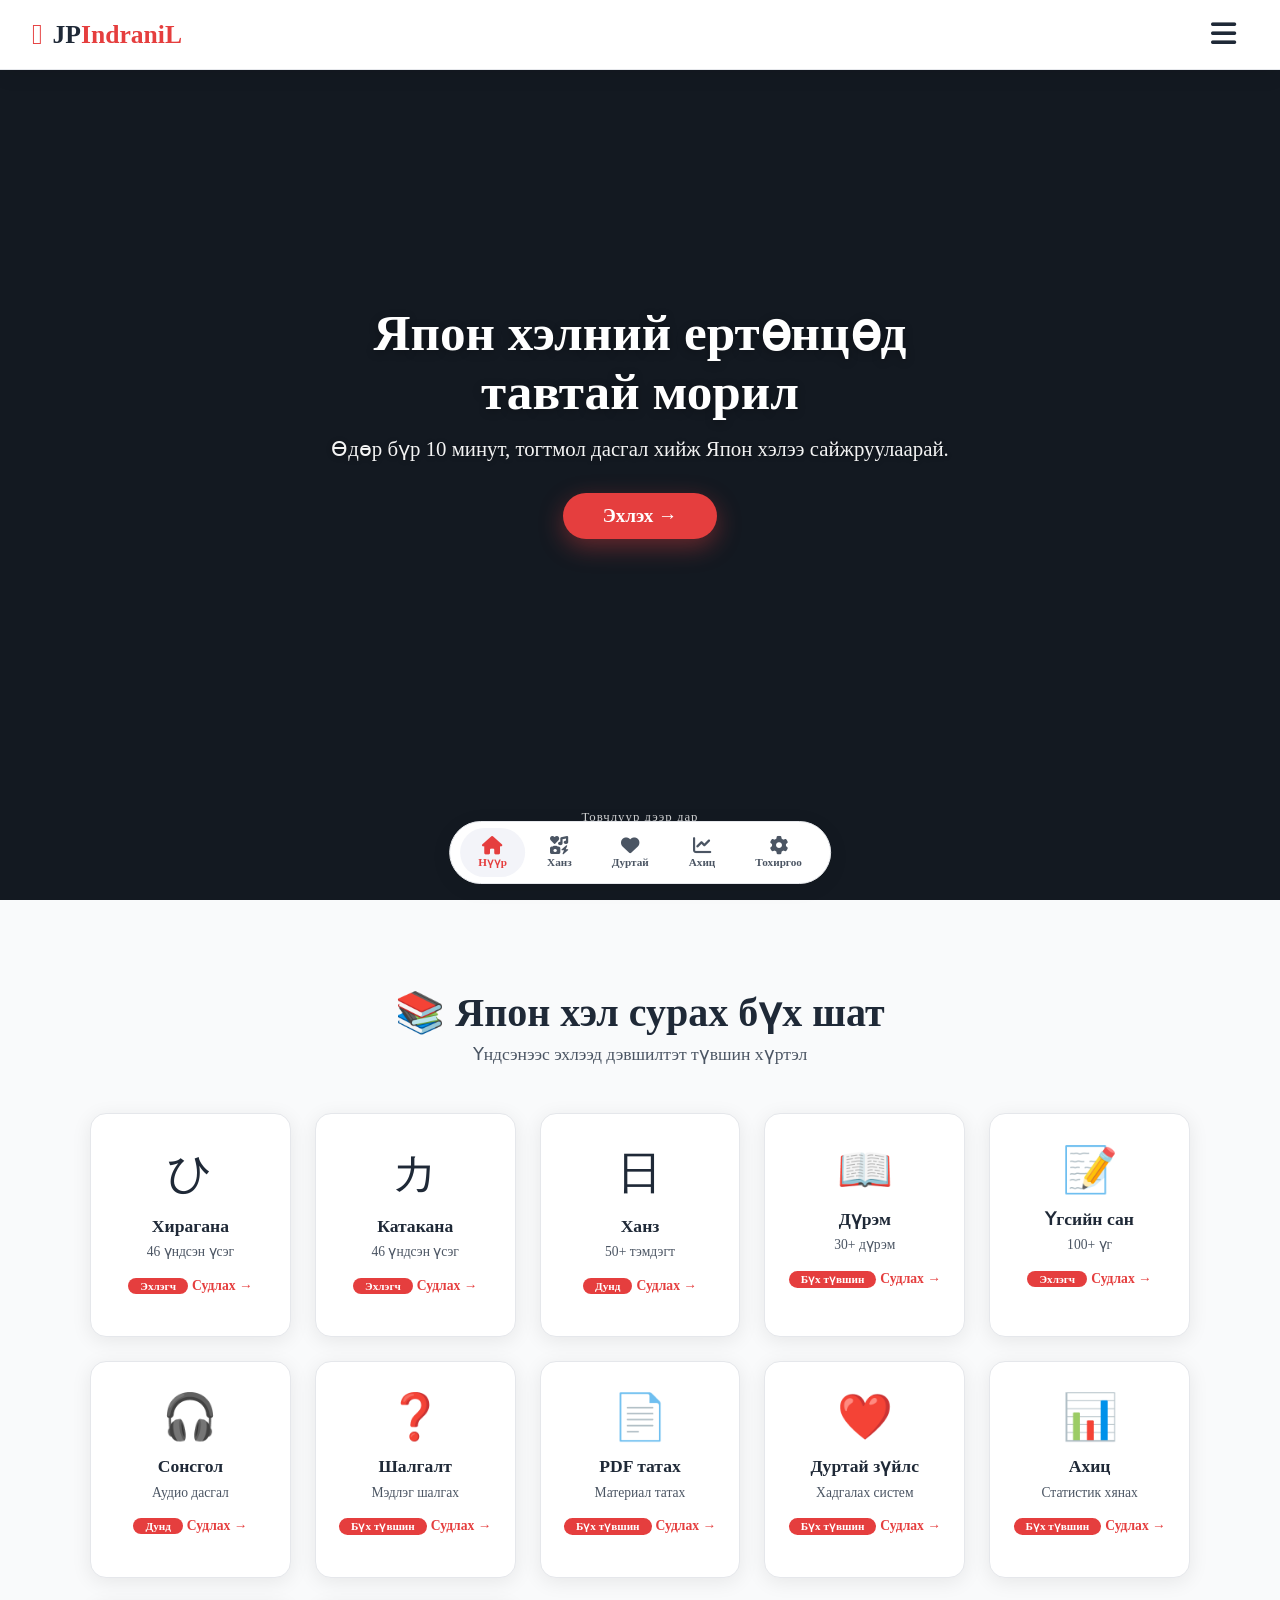
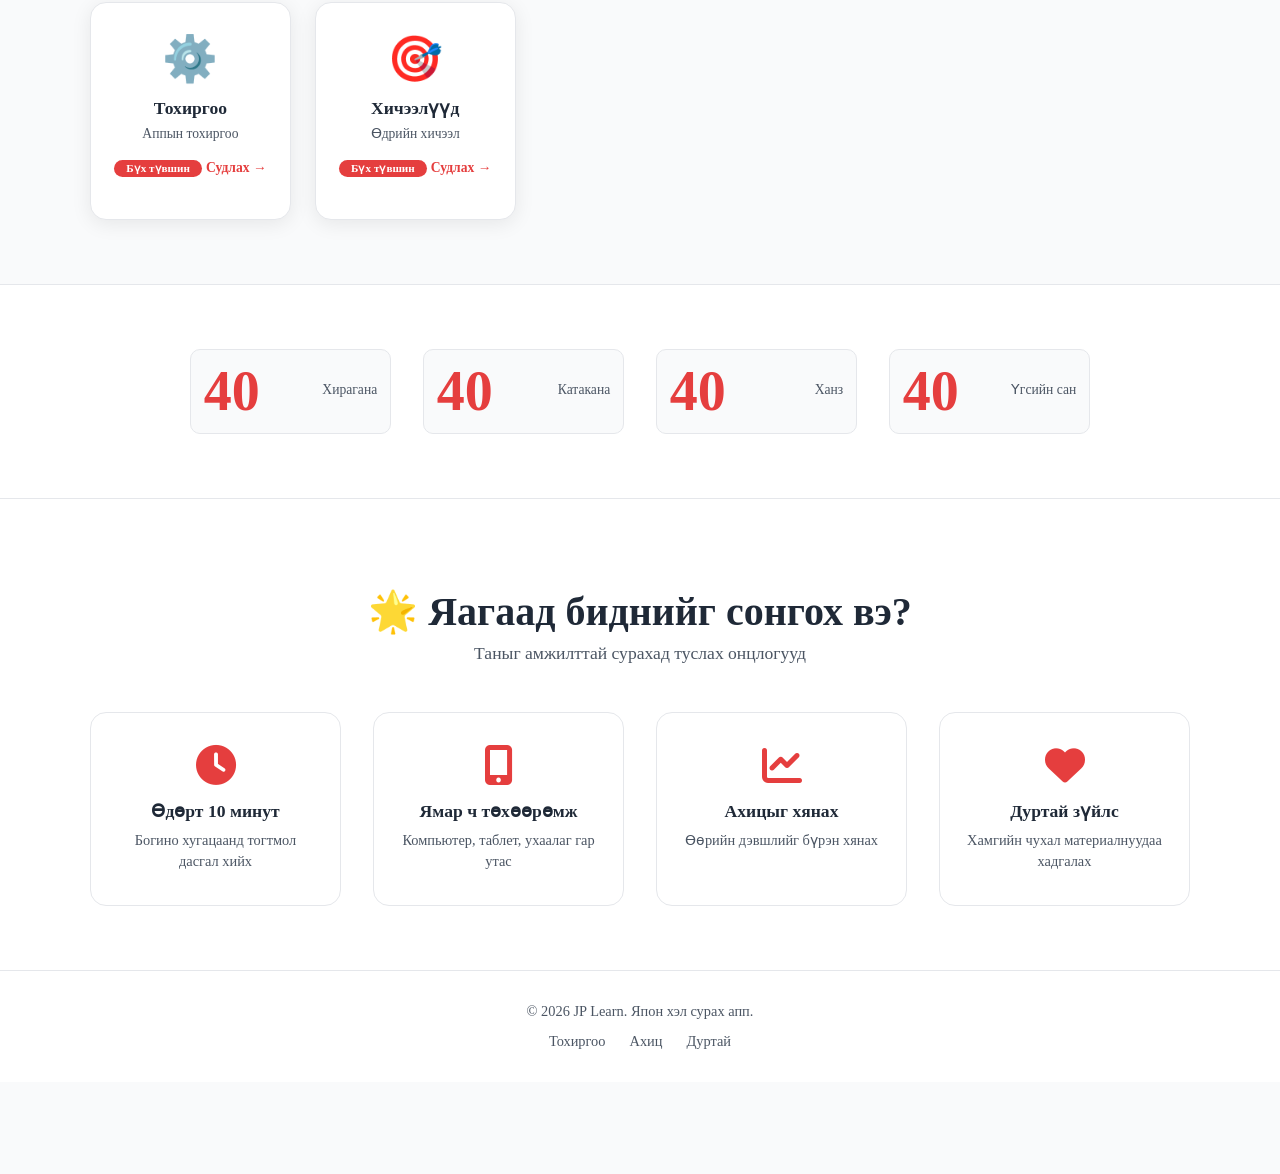
==== commit b4a3c353: "Аппыг бүрэн болгов: бүх хуудас, доод меню, нэвтрэх хэсэг" ====
--- a/index.html
+++ b/index.html
@@ -4,8 +4,8 @@
     <meta charset="UTF-8">
     <meta name="viewport" content="width=device-width, initial-scale=1.0">
     <title>Япон хэл сурах апп</title>
-    <link rel="stylesheet" href="../style.css">
-    <link rel="stylesheet" href="../mobile.css" media="screen and (max-width: 768px)">
+    <link rel="stylesheet" href="style.css">
+    <link rel="stylesheet" href="mobile.css" media="screen and (max-width: 768px)">
     <link rel="stylesheet" href="https://cdnjs.cloudflare.com/ajax/libs/font-awesome/6.0.0-beta3/css/all.min.css">
     <link rel="preconnect" href="https://fonts.googleapis.com">
     <link rel="preconnect" href="https://fonts.gstatic.com" crossorigin>
@@ -73,7 +73,7 @@
        Хажуугийн меню 
     ================ -->
 <div class="menu-links">
-<a href="../index.html" class="menu-link active" data-i18n="menu_home"><i class="fas fa-home"></i> Нүүр</a>
+<a href="index.html" class="menu-link active" data-i18n="menu_home"><i class="fas fa-home"></i> Нүүр</a>
 <a href="pages/hiragana.html" class="menu-link" data-i18n="menu_hiragana"><i class="fas fa-font"></i> Хирагана</a>
 <a href="pages/katakana.html" class="menu-link" data-i18n="menu_katakana"><i class="fas fa-font"></i> Катакана</a>
  <a href="pages/kanji.html" class="menu-link" data-i18n="menu_kanji"><i class="fas fa-icons"></i> Ханз</a> 
@@ -85,6 +85,7 @@
 <a href="pages/favorites.html" class="menu-link" data-i18n="menu_favorites"><i class="fas fa-heart"></i> Дуртай</a>
 <a href="pages/progress.html" class="menu-link" data-i18n="menu_progress"><i class="fas fa-chart-line"></i> Ахиц</a>
 <a href="pages/settings.html" class="menu-link" data-i18n="menu_settings"><i class="fas fa-cog"></i> Тохиргоо</a>
+<a href="pages/login.html" class="menu-link" id="menuLoginLink" data-i18n="menu_login"><i class="fas fa-user"></i> Нэвтрэх</a>
           </div>
      </div>
 </div>
@@ -92,7 +93,7 @@
     <!-- ============= 
     HERO ХЭСЭГ showcase
     =============== -->
-    <section class="hero" style="background-image: url('img/fon-01.jpg');">
+    <section class="hero" style="background-image: url('img/fon-01.jpg'); background-color: #1f2937;">
         <div class="hero-content">
             <h1 data-i18n="hero_title">Япон хэлний ертөнцөд тавтай морил</h1>
             <p data-i18n="hero_desc">Өдөр бүр 10 минут, тогтмол дасгал хийж Япон хэлээ сайжруулаарай.</p>
@@ -296,6 +297,15 @@
         </div>
     </footer>
 
+    <!-- ===== ДООД НАВИГАЦ (утасны апп) ===== -->
+    <nav class="bottom-nav" aria-label="Bottom navigation">
+        <a href="index.html" class="bottom-nav-item active"><i class="fas fa-home"></i><span data-i18n="menu_home">Нүүр</span></a>
+        <a href="pages/kanji.html" class="bottom-nav-item"><i class="fas fa-icons"></i><span data-i18n="menu_kanji">Ханз</span></a>
+        <a href="pages/favorites.html" class="bottom-nav-item"><i class="fas fa-heart"></i><span data-i18n="menu_favorites">Дуртай</span></a>
+        <a href="pages/progress.html" class="bottom-nav-item"><i class="fas fa-chart-line"></i><span data-i18n="menu_progress">Ахиц</span></a>
+        <a href="pages/settings.html" class="bottom-nav-item"><i class="fas fa-cog"></i><span data-i18n="menu_settings">Тохиргоо</span></a>
+    </nav>
+
     <script src="script.js"></script>
 </body>
 </html>
--- a/style.css
+++ b/style.css
@@ -3863,4 +3863,204 @@
     .fav-empty-state h3 {
         font-size: 1.2rem;
     }
-}+}
+/* ===========================
+   НЭМЭЛТ: ДООД НАВИГАЦ (Desktop)
+   Утас дээрх хувилбарыг mobile.css-с харна уу
+   =========================== */
+@media (min-width: 769px) {
+    body {
+        padding-bottom: 92px;
+    }
+    .bottom-nav {
+        position: fixed;
+        left: 50%;
+        transform: translateX(-50%);
+        bottom: 16px;
+        z-index: 900;
+        display: flex;
+        gap: 4px;
+        background: var(--bg-navbar);
+        border: 1px solid var(--border-color);
+        border-radius: 50px;
+        box-shadow: var(--shadow);
+        padding: 6px 10px;
+    }
+    .bottom-nav-item {
+        display: flex;
+        flex-direction: column;
+        align-items: center;
+        gap: 2px;
+        padding: 8px 18px;
+        border-radius: 40px;
+        color: var(--text-secondary);
+        font-size: 0.7rem;
+        font-weight: 600;
+        text-decoration: none;
+        transition: all 0.25s ease;
+    }
+    .bottom-nav-item i {
+        font-size: 1.15rem;
+    }
+    .bottom-nav-item:hover {
+        background: var(--link-hover-bg);
+        color: var(--text-primary);
+    }
+    .bottom-nav-item.active {
+        color: var(--accent);
+        background: var(--link-hover-bg);
+    }
+}
+
+/* ===========================
+   НЭМЭЛТ: ҮГСИЙН САН — хайлт, дуртай товч
+   =========================== */
+.vocab-search {
+    margin-bottom: 1.5rem;
+}
+.vocab-search input {
+    width: 100%;
+    padding: 14px 18px;
+    border-radius: 50px;
+    border: 1px solid var(--border-color);
+    background: var(--bg-navbar);
+    color: var(--text-primary);
+    font-size: 1rem;
+    box-shadow: var(--shadow);
+    outline: none;
+}
+.vocab-search input:focus {
+    border-color: var(--accent);
+}
+.vocab-table .vocab-row {
+    grid-template-columns: 1.1fr 1fr 0.9fr 1.2fr 40px;
+    align-items: center;
+}
+.vocab-fav-btn {
+    background: none;
+    border: none;
+    cursor: pointer;
+    font-size: 1.1rem;
+    color: var(--text-secondary);
+    padding: 6px;
+    border-radius: 8px;
+    transition: all 0.2s;
+}
+.vocab-fav-btn:hover {
+    transform: scale(1.15);
+}
+.vocab-fav-btn.active {
+    color: #ef4444;
+}
+
+/* ===========================
+   НЭМЭЛТ: QUIZ — буруу хариулт, санал хүсэлт
+   =========================== */
+.options-grid .option-btn.wrong {
+    border-color: #ef4444;
+    background: #ef444420;
+}
+.quiz-feedback {
+    text-align: center;
+    font-size: 1.1rem;
+    font-weight: 700;
+    min-height: 1.6rem;
+    margin-top: 1rem;
+    color: var(--text-primary);
+}
+
+/* ===========================
+   НЭМЭЛТ: СОНСГОЛ — далд орчуулга
+   =========================== */
+.listening-translation {
+    display: none;
+    margin-top: 0.4rem;
+    font-size: 0.95rem;
+    color: var(--text-primary);
+    font-weight: 600;
+}
+.listening-translation.show {
+    display: block;
+}
+.listening-reveal-btn {
+    background: none;
+    border: 1px solid var(--border-color);
+    color: var(--text-secondary);
+    padding: 6px 14px;
+    border-radius: 50px;
+    cursor: pointer;
+    font-size: 0.85rem;
+    font-weight: 600;
+    margin-top: 0.4rem;
+    transition: all 0.2s;
+}
+.listening-reveal-btn:hover {
+    border-color: var(--accent);
+    color: var(--accent);
+}
+
+/* ===========================
+   НЭМЭЛТ: НЭВТРЭХ / БҮРТГҮҮЛЭХ форм
+   =========================== */
+.auth-grid {
+    display: grid;
+    grid-template-columns: 1fr 1fr;
+    gap: 1.5rem;
+    max-width: 900px;
+    margin: 0 auto;
+}
+@media (max-width: 700px) {
+    .auth-grid { grid-template-columns: 1fr; }
+}
+.auth-card {
+    background: var(--bg-navbar);
+    border: 1px solid var(--border-color);
+    border-radius: 16px;
+    padding: 1.8rem;
+    box-shadow: var(--shadow);
+}
+.auth-card h3 {
+    font-size: 1.3rem;
+    font-weight: 800;
+    color: var(--text-primary);
+    margin-bottom: 1.2rem;
+    text-align: center;
+}
+.auth-card label {
+    display: block;
+    font-size: 0.9rem;
+    font-weight: 600;
+    color: var(--text-secondary);
+    margin: 0.9rem 0 0.35rem;
+}
+.auth-card input {
+    width: 100%;
+    padding: 12px 14px;
+    border-radius: 10px;
+    border: 1px solid var(--border-color);
+    background: var(--bg-body);
+    color: var(--text-primary);
+    font-size: 1rem;
+    outline: none;
+}
+.auth-card input:focus {
+    border-color: var(--accent);
+}
+.auth-card .submit-quiz {
+    width: 100%;
+}
+.auth-msg {
+    min-height: 1.4rem;
+    font-size: 0.92rem;
+    font-weight: 600;
+    margin-top: 0.9rem;
+    text-align: center;
+}
+.auth-msg.error { color: #ef4444; }
+.auth-msg.success { color: #22c55e; }
+.auth-user-info {
+    text-align: center;
+    font-size: 1.1rem;
+    color: var(--text-primary);
+    margin-bottom: 1.2rem;
+}
--- a/mobile.css
+++ b/mobile.css
@@ -0,0 +1,170 @@
+/* ===========================
+   MOBILE.CSS — Утасны харагдац (max-width: 768px)
+   Доод навигац + responsive тохируулга
+   =========================== */
+
+/* ===== ДООД НАВИГАЦ (утасны апп) ===== */
+body {
+    padding-bottom: 74px;
+}
+
+.bottom-nav {
+    position: fixed;
+    left: 0;
+    right: 0;
+    bottom: 0;
+    z-index: 900;
+    display: flex;
+    background: var(--bg-navbar);
+    border-top: 1px solid var(--border-color);
+    box-shadow: 0 -4px 20px rgba(0, 0, 0, 0.08);
+    padding-bottom: env(safe-area-inset-bottom);
+}
+
+.bottom-nav-item {
+    flex: 1;
+    display: flex;
+    flex-direction: column;
+    align-items: center;
+    gap: 2px;
+    padding: 8px 2px 6px;
+    color: var(--text-secondary);
+    font-size: 0.62rem;
+    font-weight: 600;
+    text-decoration: none;
+    transition: color 0.2s ease;
+}
+
+.bottom-nav-item i {
+    font-size: 1.15rem;
+}
+
+.bottom-nav-item.active {
+    color: var(--accent);
+}
+
+/* Дээш гарах товчийг доод навигацаас дээш нь өргөх */
+.go-top-btn {
+    bottom: 88px;
+}
+
+/* ===== НАВБАР / МЕНЮ ===== */
+.navbar {
+    padding: 0.7rem 1rem;
+}
+
+.menu-container {
+    width: 88%;
+    max-width: 340px;
+}
+
+/* ===== HERO ===== */
+.hero {
+    min-height: 78vh;
+    padding: 5rem 1.2rem 4rem;
+}
+
+.hero-content h1 {
+    font-size: 1.9rem;
+    line-height: 1.25;
+}
+
+.hero-content p {
+    font-size: 1rem;
+}
+
+/* ===== ГАРЧИГ ===== */
+.section-header h2,
+.page-content h1 {
+    font-size: 1.7rem;
+}
+
+.section-header p,
+.subtitle {
+    font-size: 0.98rem;
+}
+
+.showcase {
+    padding: 2.5rem 1rem;
+}
+
+.showcase-grid-5 {
+    grid-template-columns: repeat(2, 1fr);
+    gap: 1rem;
+}
+
+.showcase-card {
+    padding: 1.4rem 1rem;
+}
+
+/* ===== СТАТИСТИК / FEATURES ===== */
+.stats-grid-home {
+    grid-template-columns: repeat(2, 1fr);
+    gap: 1rem;
+}
+
+.features-grid {
+    grid-template-columns: 1fr;
+    gap: 1rem;
+}
+
+/* ===== КАНА / ХАНЗ ===== */
+.kana-grid-5 {
+    gap: 8px;
+    margin-bottom: 2rem;
+}
+
+.kana-card-5 {
+    min-height: 74px;
+    padding: 10px 4px;
+}
+
+.kana-card-5 .kana-char {
+    font-size: 2rem;
+}
+
+.kanji-grid-5 {
+    grid-template-columns: repeat(3, 1fr);
+    gap: 10px;
+}
+
+.kanji-card-5 .kanji-char {
+    font-size: 2rem;
+}
+
+.level-header h2 {
+    font-size: 1.25rem;
+}
+
+/* ===== MODAL ===== */
+.modal-container {
+    width: 92%;
+    max-height: 88vh;
+    overflow-y: auto;
+}
+
+.modal-char {
+    font-size: 4rem;
+}
+
+/* ===== ХҮСНЭГТ / ЖАГСААЛТ ===== */
+.vocab-table .vocab-row {
+    grid-template-columns: 1fr 1fr 0.8fr 1fr 34px;
+    font-size: 0.88rem;
+    gap: 6px;
+}
+
+.grammar-example {
+    flex-direction: column;
+    gap: 4px;
+}
+
+/* ===== ХӨЛ ===== */
+.footer {
+    padding-bottom: 1rem;
+}
+
+.footer-links {
+    flex-wrap: wrap;
+    gap: 0.6rem;
+}
